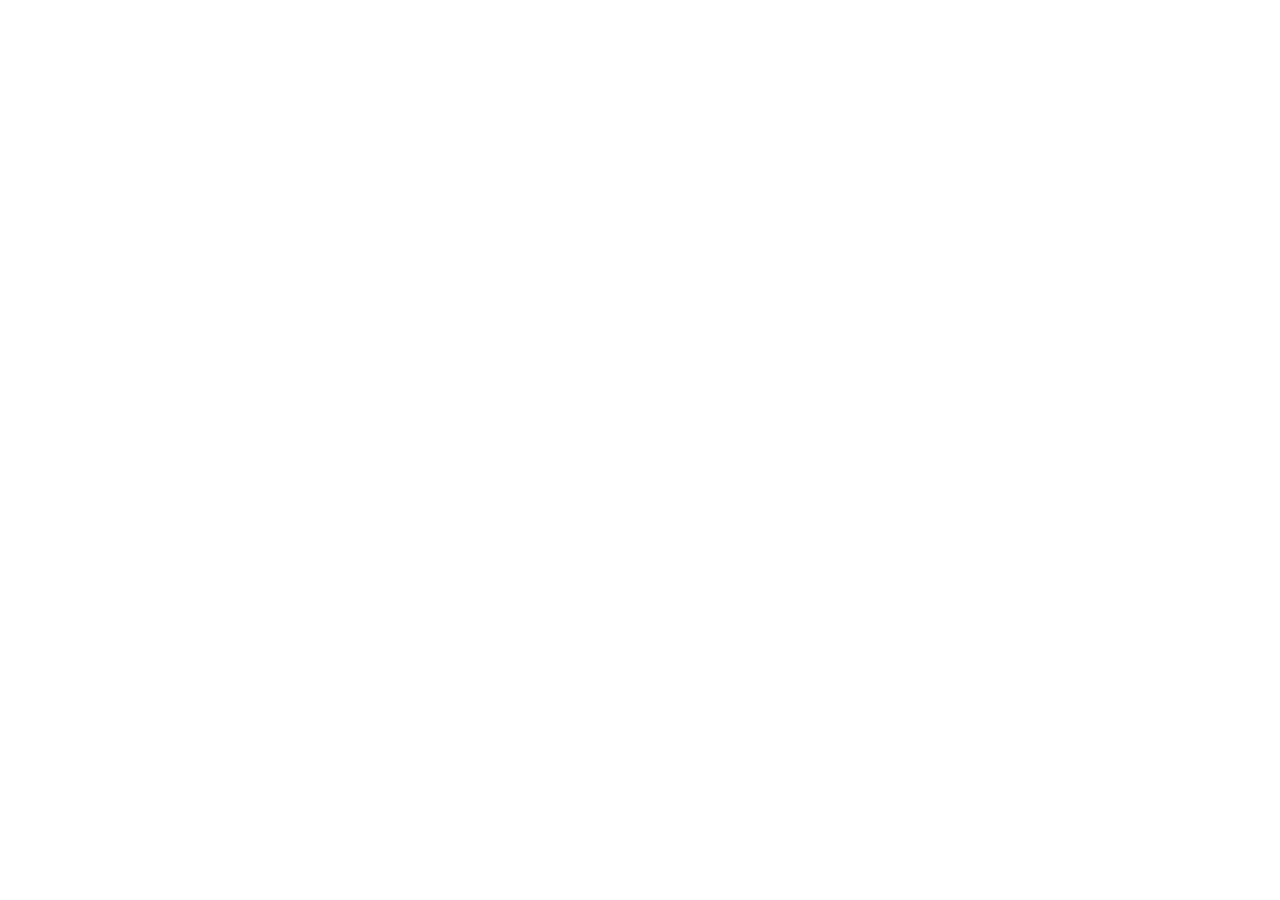
==== docs/index.html @ db2187e0 "Add p5.js paint app project files" ====
<!DOCTYPE html>
<html lang="en">
  <head>
    <script src="https://cdn.jsdelivr.net/npm/p5@1.11.11/lib/p5.js"></script>
    <script src="https://cdn.jsdelivr.net/npm/p5@1.11.11/lib/addons/p5.sound.min.js"></script>
    
    
    
    <link rel="stylesheet" type="text/css" href="style.css">
    <meta charset="utf-8" />

  </head>
  <body>
    <main>
    </main>
    <script src="sketch.js"></script>
  </body>
</html>
---- docs/style.css ----
html, body {
  margin: 0;
  padding: 0;
}
canvas {
  display: block;
}
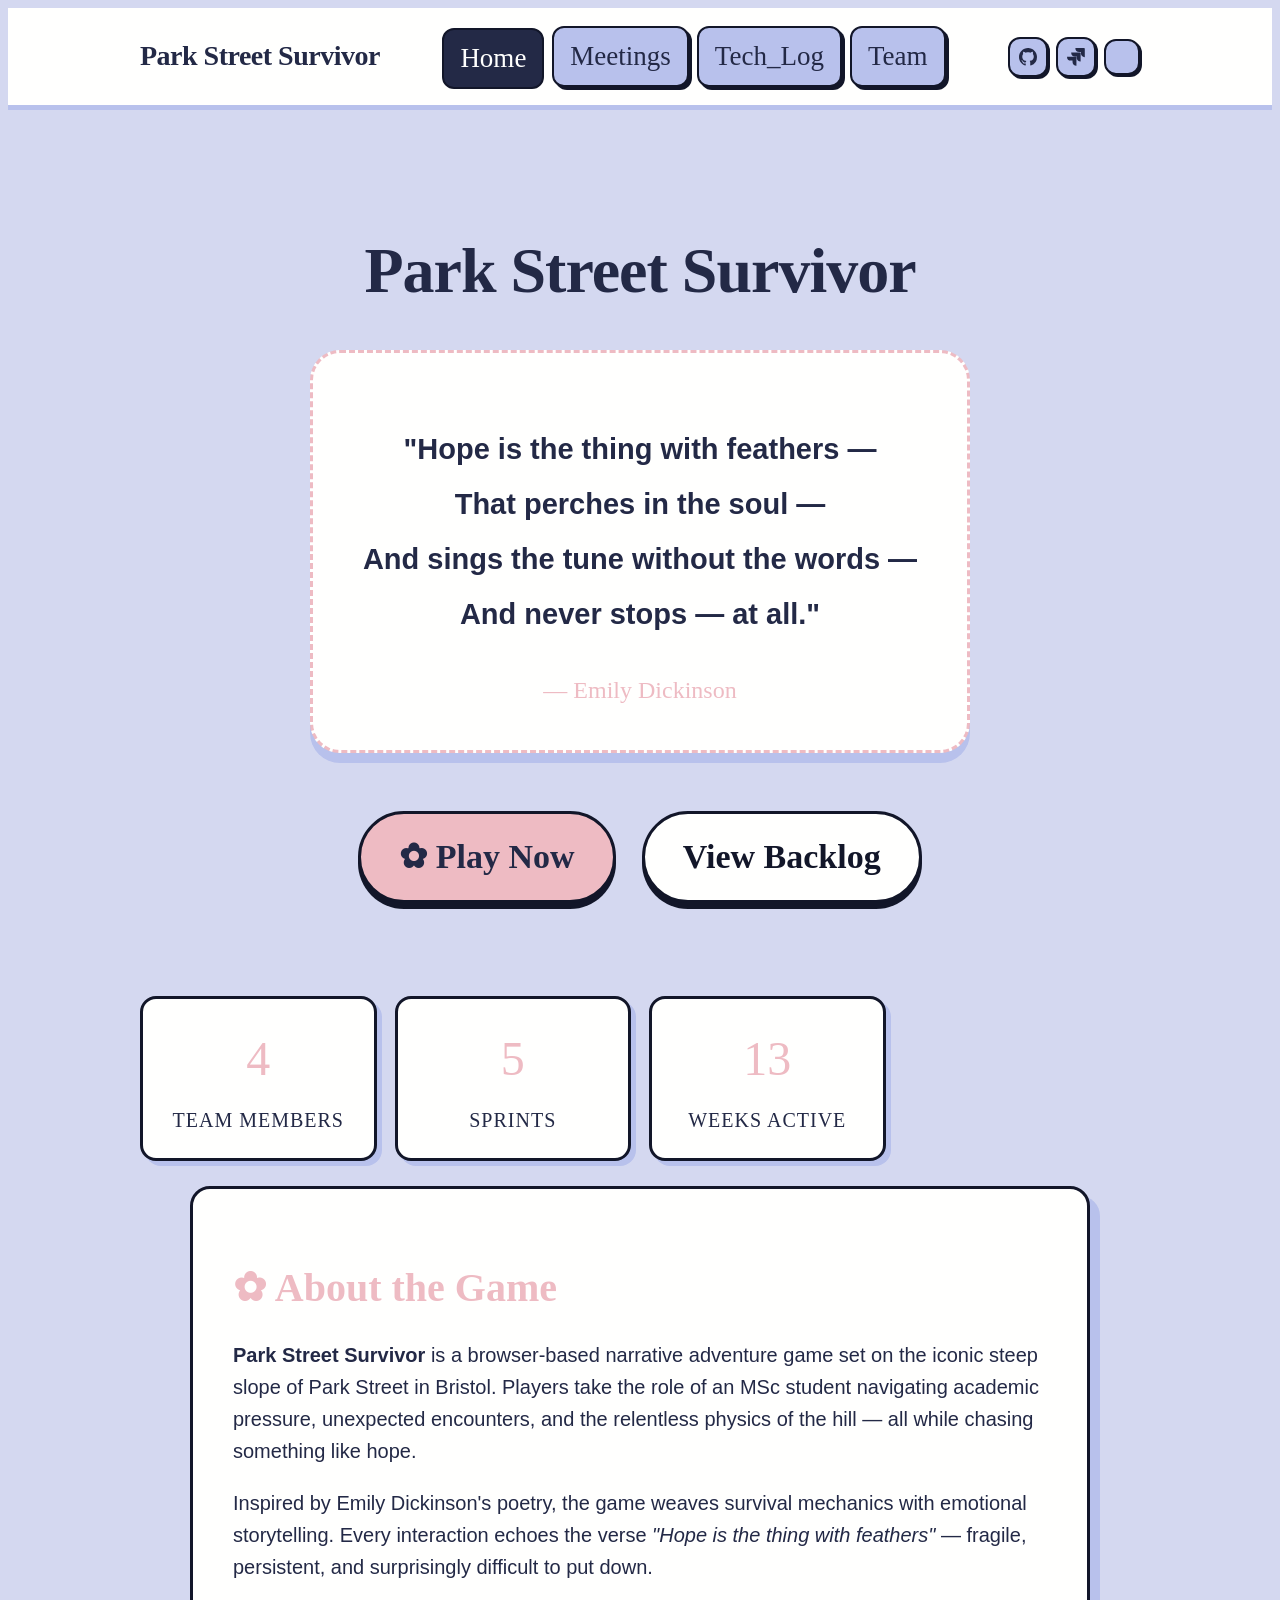
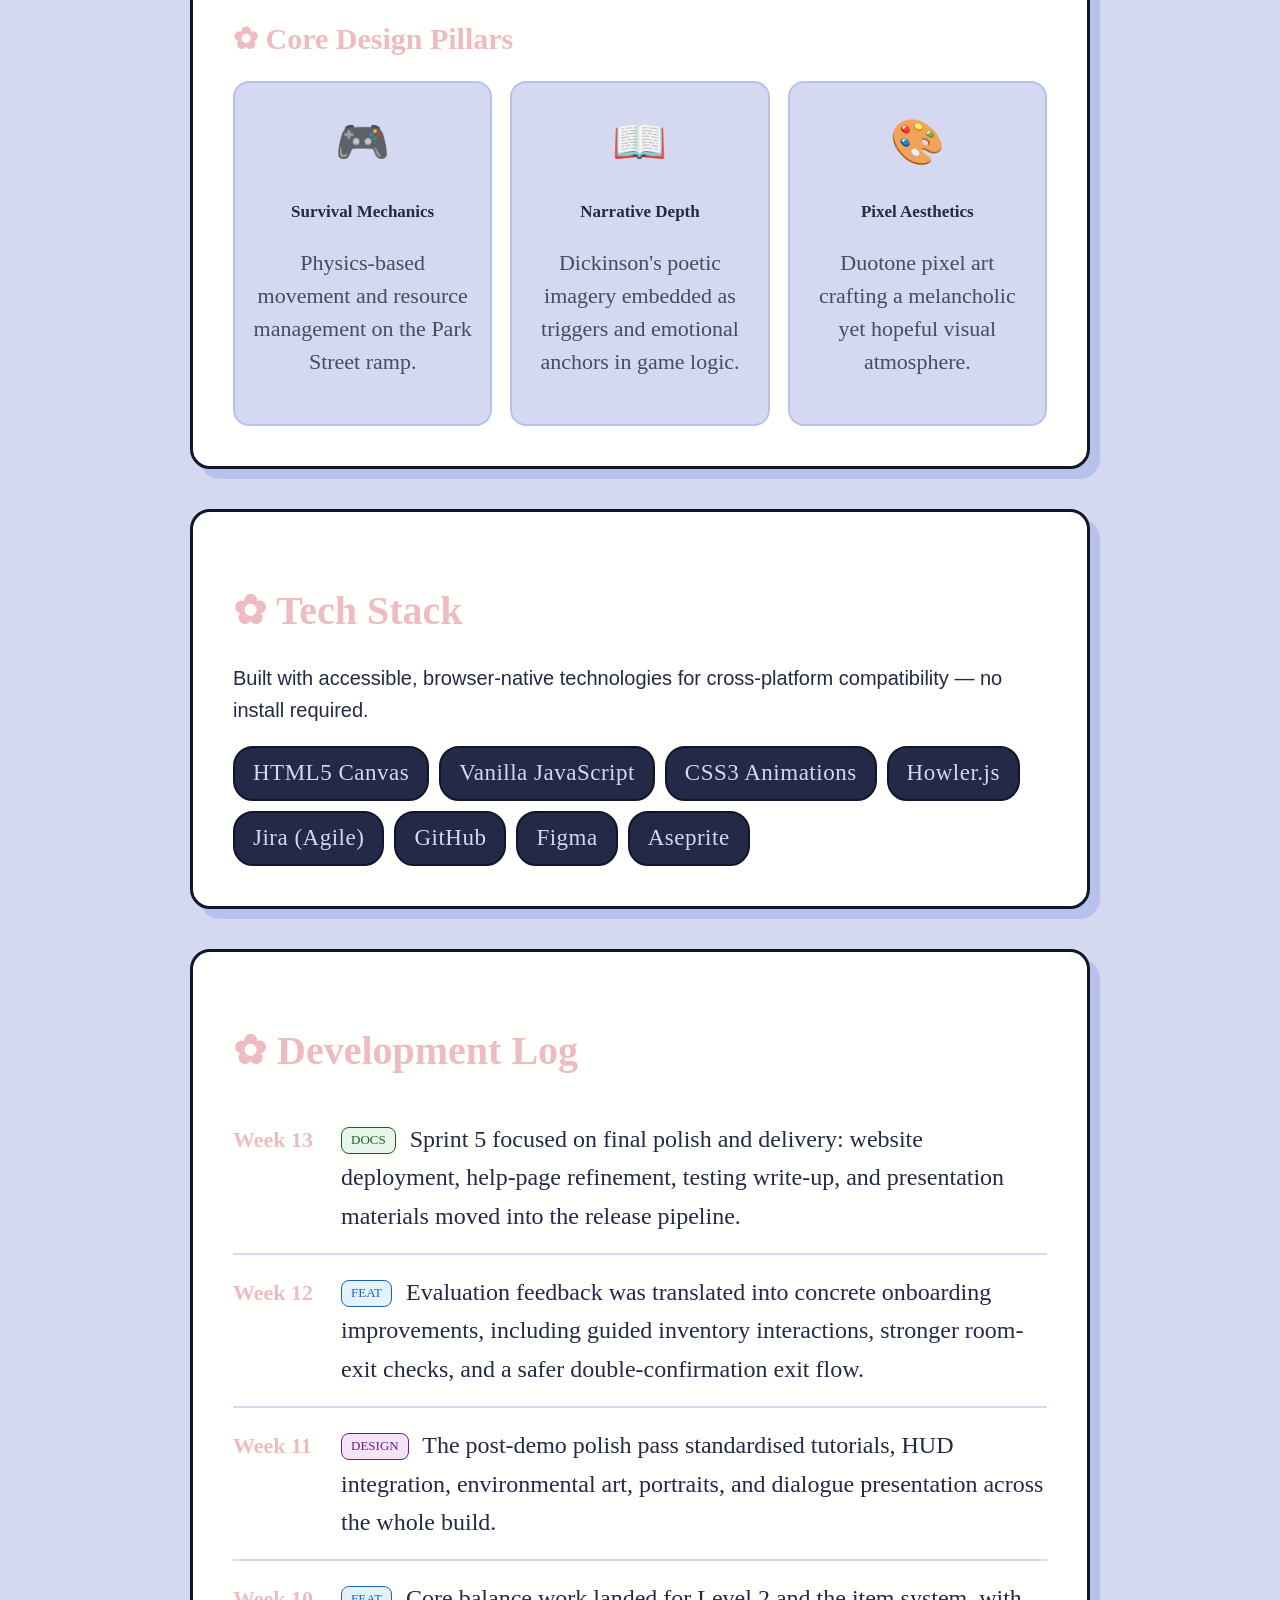
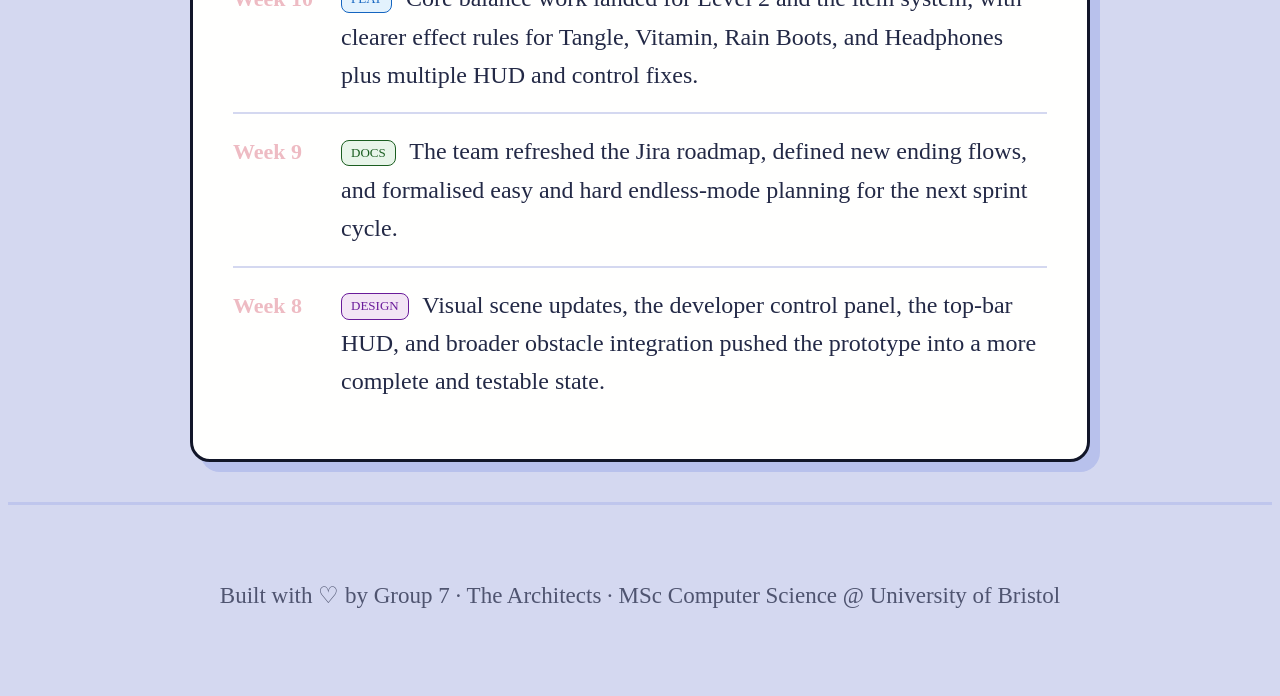
==== commit 6f45663c: "pss-256 updated the meeting record and some other detail into the project website" ====
--- a/docs/index.html
+++ b/docs/index.html
@@ -1,18 +1,187 @@
 <!DOCTYPE html>
 <html lang="en">
-  <head>
-    <script src="https://cdn.jsdelivr.net/npm/p5@1.11.11/lib/p5.js"></script>
-    <script src="https://cdn.jsdelivr.net/npm/p5@1.11.11/lib/addons/p5.sound.min.js"></script>
-    
-    
-    
-    <link rel="stylesheet" type="text/css" href="style.css">
-    <meta charset="utf-8" />
+<head>
+    <meta charset="UTF-8">
+    <meta name="viewport" content="width=device-width, initial-scale=1.0">
+    <title>Park Street Survivor | Home</title>
+    <link rel="stylesheet" href="style.css">
+    <script src="theme.js"></script>
+</head>
+<body>
 
-  </head>
-  <body>
-    <main>
-    </main>
-    <script src="sketch.js"></script>
-  </body>
+    <nav>
+        <div class="nav-container container">
+            <span class="logo">Park Street Survivor</span>
+            <div class="nav-links">
+                <a href="index.html"     class="nav-item active">Home</a>
+                <!-- <a href="labs.html"      class="nav-item">Labs</a> -->
+                <a href="meetings.html"  class="nav-item">Meetings</a>
+                <a href="technical.html" class="nav-item">Tech_Log</a>
+                <a href="team.html"      class="nav-item">Team</a>
+            </div>
+            <div class="nav-actions">
+                <a href="#" class="nav-icon-btn" target="_blank" title="GitHub Repository">
+                    <svg viewBox="0 0 24 24" fill="currentColor" width="18" height="18" aria-hidden="true"><path d="M12 0C5.37 0 0 5.37 0 12c0 5.31 3.435 9.795 8.205 11.385.6.105.825-.255.825-.57 0-.285-.015-1.23-.015-2.235-3.015.555-3.795-.735-4.035-1.41-.135-.345-.72-1.41-1.23-1.695-.42-.225-1.02-.78-.015-.795.945-.015 1.62.87 1.845 1.23 1.08 1.815 2.805 1.305 3.495.99.105-.78.42-1.305.765-1.605-2.67-.3-5.46-1.335-5.46-5.925 0-1.305.465-2.385 1.23-3.225-.12-.3-.54-1.53.12-3.18 0 0 1.005-.315 3.3 1.23.96-.27 1.98-.405 3-.405s2.04.135 3 .405c2.295-1.56 3.3-1.23 3.3-1.23.66 1.65.24 2.88.12 3.18.765.84 1.23 1.905 1.23 3.225 0 4.605-2.805 5.625-5.475 5.925.435.375.81 1.095.81 2.22 0 1.605-.015 2.895-.015 3.3 0 .315.225.69.825.57A12.02 12.02 0 0 0 24 12c0-6.63-5.37-12-12-12z"/></svg>
+                </a>
+                <a href="#" class="nav-icon-btn" target="_blank" title="Jira Board">
+                    <svg viewBox="0 0 24 24" fill="currentColor" width="18" height="18" aria-hidden="true"><path d="M11.571 11.513H0a5.218 5.218 0 0 0 5.232 5.215l2.13-.001V18.5c0 2.902 2.325 5.252 5.215 5.215V12.518c-.01-.564-.464-1.005-1.006-1.005zm5.57-5.558H5.571a5.218 5.218 0 0 0 5.232 5.215l2.13-.001v1.774c0 2.902 2.325 5.252 5.215 5.215V6.961c0-.558-.449-1.006-1.006-1.006zm5.572-5.955H11.143a5.218 5.218 0 0 0 5.232 5.215l2.13-.001v1.774c0 2.902 2.325 5.252 5.215 5.215V1.005A1.005 1.005 0 0 0 22.713 0z"/></svg>
+                </a>
+                <button class="theme-toggle" id="themeToggle" aria-label="Switch theme"></button>
+            </div>
+        </div>
+    </nav>
+
+    <!-- Hero -->
+    <header class="hero">
+        <div class="container">
+            <h1 class="main-title">Park Street Survivor</h1>
+            <div class="quote-box">
+                <p class="poetic-quote">
+                    "Hope is the thing with feathers —<br>
+                    That perches in the soul —<br>
+                    And sings the tune without the words —<br>
+                    And never stops — at all."
+                </p>
+                <span class="author-tag">— Emily Dickinson</span>
+            </div>
+            <div class="hero-btns">
+                <a href="YOUR_GAME_URL" class="btn-primary">✿ Play Now</a>
+                <a href="technical.html" class="btn-secondary">View Backlog</a>
+            </div>
+        </div>
+    </header>
+
+    <div class="container">
+
+        <!-- Stats Row -->
+        <div class="stats-row">
+            <div class="stat-card">
+                <span class="stat-number">4</span>
+                <span class="stat-label">Team Members</span>
+            </div>
+            <div class="stat-card">
+                <span class="stat-number">5</span>
+                <span class="stat-label">Sprints</span>
+            </div>
+            <!-- <div class="stat-card">
+                <span class="stat-number">6</span>
+                <span class="stat-label">Lab Sessions</span>
+            </div> -->
+            <div class="stat-card">
+                <span class="stat-number">13</span>
+                <span class="stat-label">Weeks Active</span>
+            </div>
+        </div>
+
+        <!-- About the Game -->
+        <div class="card">
+            <h2 class="section-title">✿ About the Game</h2>
+            <p>
+                <strong>Park Street Survivor</strong> is a browser-based narrative adventure game set on the
+                iconic steep slope of Park Street in Bristol. Players take the role of an MSc student
+                navigating academic pressure, unexpected encounters, and the relentless physics of
+                the hill — all while chasing something like hope.
+            </p>
+            <p style="margin-top: 14px;">
+                Inspired by Emily Dickinson's poetry, the game weaves survival mechanics with
+                emotional storytelling. Every interaction echoes the verse
+                <em>"Hope is the thing with feathers"</em> — fragile, persistent, and surprisingly
+                difficult to put down.
+            </p>
+
+            <!-- Design Pillars -->
+            <h3 style="font-family:'PixelBody'; font-size:1.5rem; color:var(--highlight); margin: 32px 0 18px;">
+                ✿ Core Design Pillars
+            </h3>
+            <div class="features-grid">
+                <div class="feature-card">
+                    <span class="feature-icon">🎮</span>
+                    <h4 class="feature-title">Survival Mechanics</h4>
+                    <p class="feature-desc">Physics-based movement and resource management on the Park Street ramp.</p>
+                </div>
+                <div class="feature-card">
+                    <span class="feature-icon">📖</span>
+                    <h4 class="feature-title">Narrative Depth</h4>
+                    <p class="feature-desc">Dickinson's poetic imagery embedded as triggers and emotional anchors in game logic.</p>
+                </div>
+                <div class="feature-card">
+                    <span class="feature-icon">🎨</span>
+                    <h4 class="feature-title">Pixel Aesthetics</h4>
+                    <p class="feature-desc">Duotone pixel art crafting a melancholic yet hopeful visual atmosphere.</p>
+                </div>
+            </div>
+        </div>
+
+        <!-- Tech Stack -->
+        <div class="card">
+            <h2 class="section-title">✿ Tech Stack</h2>
+            <p>Built with accessible, browser-native technologies for cross-platform compatibility — no install required.</p>
+            <div class="tech-stack">
+                <span class="tech-pill">HTML5 Canvas</span>
+                <span class="tech-pill">Vanilla JavaScript</span>
+                <span class="tech-pill">CSS3 Animations</span>
+                <span class="tech-pill">Howler.js</span>
+                <span class="tech-pill">Jira (Agile)</span>
+                <span class="tech-pill">GitHub</span>
+                <span class="tech-pill">Figma</span>
+                <span class="tech-pill">Aseprite</span>
+            </div>
+        </div>
+
+        <!-- Development Log -->
+        <div class="card">
+            <h2 class="section-title">✿ Development Log</h2>
+            <ul class="update-list">
+                <li class="update-item">
+                    <span class="update-date">Week 13</span>
+                    <span class="update-text">
+                        <span class="update-tag docs">DOCS</span>
+                        Sprint 5 focused on final polish and delivery: website deployment, help-page refinement, testing write-up, and presentation materials moved into the release pipeline.
+                    </span>
+                </li>
+                <li class="update-item">
+                    <span class="update-date">Week 12</span>
+                    <span class="update-text">
+                        <span class="update-tag feat">FEAT</span>
+                        Evaluation feedback was translated into concrete onboarding improvements, including guided inventory interactions, stronger room-exit checks, and a safer double-confirmation exit flow.
+                    </span>
+                </li>
+                <li class="update-item">
+                    <span class="update-date">Week 11</span>
+                    <span class="update-text">
+                        <span class="update-tag design">DESIGN</span>
+                        The post-demo polish pass standardised tutorials, HUD integration, environmental art, portraits, and dialogue presentation across the whole build.
+                    </span>
+                </li>
+                <li class="update-item">
+                    <span class="update-date">Week 10</span>
+                    <span class="update-text">
+                        <span class="update-tag feat">FEAT</span>
+                        Core balance work landed for Level 2 and the item system, with clearer effect rules for Tangle, Vitamin, Rain Boots, and Headphones plus multiple HUD and control fixes.
+                    </span>
+                </li>
+                <li class="update-item">
+                    <span class="update-date">Week 9</span>
+                    <span class="update-text">
+                        <span class="update-tag docs">DOCS</span>
+                        The team refreshed the Jira roadmap, defined new ending flows, and formalised easy and hard endless-mode planning for the next sprint cycle.
+                    </span>
+                </li>
+                <li class="update-item">
+                    <span class="update-date">Week 8</span>
+                    <span class="update-text">
+                        <span class="update-tag design">DESIGN</span>
+                        Visual scene updates, the developer control panel, the top-bar HUD, and broader obstacle integration pushed the prototype into a more complete and testable state.
+                    </span>
+                </li>
+            </ul>
+        </div>
+
+    </div><!-- /.container -->
+
+    <footer>
+        <p>Built with ♡ by Group 7 · The Architects · MSc Computer Science @ University of Bristol</p>
+    </footer>
+
+</body>
 </html>
--- a/docs/style.css
+++ b/docs/style.css
@@ -1,7 +1,1476 @@
-html, body {
-  margin: 0;
-  padding: 0;
-}
-canvas {
-  display: block;
-}
+/* ============================================================
+   PARK STREET SURVIVOR — Global Stylesheet
+   MSc Computer Science · Group 7 · University of Bristol
+   ============================================================ */
+
+/* 1. Font Injection */
+@font-face { font-family: 'PixelTitle'; src: url('assets/fonts/PressStart2P-Regular.ttf'); }
+@font-face { font-family: 'Terminal';   src: url('assets/fonts/VT323-Regular.ttf'); }
+@font-face { font-family: 'PixelBody';  src: url('assets/fonts/VT323-Regular.ttf'); }
+
+/* 2. Design Tokens */
+:root {
+    --bg:           #d4d8f0;
+    --headline:     #232946;
+    --card-bg:      #fffffe;
+    --main-accent:  #b8c1ec;
+    --highlight:    #eebbc3;
+    --stroke:       #121629;
+    --soft-radius:  20px;
+    --page-max-width: 900px;
+}
+
+html { font-size: 20px; }
+
+body {
+    background-color: var(--bg);
+    color: var(--headline);
+    font-family: 'PixelBody', sans-serif;
+    line-height: 1.6;
+    -webkit-font-smoothing: none;
+}
+
+.container {
+    max-width: 1000px;
+    margin: 0 auto;
+    padding: 0 30px;
+}
+
+/* ============================================================
+   NAVIGATION
+   ============================================================ */
+nav {
+    background: var(--card-bg);
+    border-bottom: 5px solid var(--main-accent);
+    padding: 18px 0;
+    position: sticky;
+    top: 0;
+    z-index: 999;
+}
+
+.nav-container {
+    display: flex;
+    justify-content: space-between;
+    align-items: center;
+    flex-wrap: wrap;
+    gap: 12px;
+}
+
+.logo {
+    font-family: 'PixelBody';
+    font-size: 1.4rem;
+    color: var(--headline);
+    font-weight: bold;
+    letter-spacing: -0.5px;
+}
+
+.nav-links {
+    display: flex;
+    gap: 8px;
+    flex-wrap: wrap;
+}
+
+.nav-item {
+    text-decoration: none;
+    padding: 7px 16px;
+    background: var(--main-accent);
+    color: var(--headline);
+    border-radius: 12px;
+    font-family: 'Terminal';
+    font-size: 1.35rem;
+    border: 2px solid var(--stroke);
+    box-shadow: 3px 3px 0px var(--stroke);
+    transition: all 0.15s cubic-bezier(0.175, 0.885, 0.32, 1.275);
+}
+
+.nav-item:hover {
+    background: var(--highlight);
+    transform: scale(1.05);
+}
+
+.nav-item.active {
+    background: var(--headline);
+    color: var(--card-bg);
+    box-shadow: none;
+    transform: translateY(2px);
+}
+
+/* ============================================================
+   PAGE HERO (non-index pages)
+   ============================================================ */
+.page-hero {
+    padding: 55px 0 10px;
+    text-align: center;
+}
+
+.page-title {
+    font-family: 'PixelBody';
+    font-size: 2.8rem;
+    color: var(--headline);
+    margin-bottom: 10px;
+}
+
+.page-subtitle {
+    font-family: 'Terminal';
+    font-size: 1.4rem;
+    color: var(--headline);
+    opacity: 0.65;
+    margin-bottom: 30px;
+}
+
+/* ============================================================
+   HOME HERO
+   ============================================================ */
+.hero {
+    padding: 80px 0 60px;
+    text-align: center;
+}
+
+.main-title {
+    font-family: 'PixelBody';
+    font-size: 3.2rem;
+    margin-bottom: 40px;
+    letter-spacing: -1px;
+    line-height: 1.2;
+}
+
+.quote-box {
+    background: var(--card-bg);
+    border: 3px dashed var(--highlight);
+    padding: 40px 50px;
+    border-radius: 30px;
+    display: inline-block;
+    box-shadow: 0 10px 0px var(--main-accent);
+    margin-bottom: 50px;
+}
+
+.poetic-quote {
+    font-size: 1.45rem;
+    font-weight: 600;
+    color: var(--headline);
+    line-height: 1.9;
+}
+
+.author-tag {
+    display: block;
+    margin-top: 16px;
+    font-family: 'Terminal';
+    font-size: 1.2rem;
+    color: var(--highlight);
+}
+
+.hero-btns {
+    display: flex;
+    gap: 10px;
+    justify-content: center;
+    flex-wrap: wrap;
+}
+
+/* ============================================================
+   BUTTONS
+   ============================================================ */
+.btn-primary,
+.btn-secondary {
+    display: inline-block;
+    padding: 16px 38px;
+    border-radius: 50px;
+    font-family: 'Terminal';
+    font-size: 1.7rem;
+    text-decoration: none;
+    font-weight: bold;
+    border: 3px solid var(--stroke);
+    transition: all 0.15s ease;
+    margin: 8px;
+}
+
+.btn-primary {
+    background: var(--highlight);
+    color: var(--headline);
+    box-shadow: 0 6px 0px var(--stroke);
+}
+
+.btn-secondary {
+    background: var(--card-bg);
+    color: var(--stroke);
+    box-shadow: 0 6px 0px var(--stroke);
+}
+
+.btn-primary:hover  { background: #f5a0ae; }
+.btn-secondary:hover { background: var(--bg); }
+
+.btn-primary:active,
+.btn-secondary:active {
+    transform: translateY(4px);
+    box-shadow: 0 2px 0px var(--stroke);
+}
+
+/* ============================================================
+   CARDS
+   ============================================================ */
+.card {
+    background: var(--card-bg);
+    border-radius: var(--soft-radius);
+    padding: 40px;
+    border: 3px solid var(--stroke);
+    box-shadow: 10px 10px 0px var(--main-accent);
+    margin-bottom: 40px;
+    width: 100%;
+    max-width: var(--page-max-width);
+    margin-left: auto;
+    margin-right: auto;
+    box-sizing: border-box;
+}
+
+.section-title {
+    font-family: 'PixelBody';
+    font-size: 2rem;
+    margin-bottom: 25px;
+    color: var(--highlight);
+    line-height: 1.3;
+}
+
+/* ============================================================
+   STATS ROW
+   ============================================================ */
+.stats-row {
+    display: grid;
+    grid-template-columns: repeat(4, 1fr);
+    gap: 18px;
+    margin: 25px 0;
+}
+
+.stat-card {
+    background: var(--card-bg);
+    border: 3px solid var(--stroke);
+    border-radius: 16px;
+    padding: 22px 12px;
+    text-align: center;
+    box-shadow: 5px 5px 0px var(--main-accent);
+}
+
+.stat-number {
+    font-family: 'PixelBody';
+    font-size: 2.4rem;
+    color: var(--highlight);
+    display: block;
+    margin-bottom: 6px;
+}
+
+.stat-label {
+    font-family: 'Terminal';
+    font-size: 1rem;
+    color: var(--headline);
+    text-transform: uppercase;
+    letter-spacing: 1px;
+}
+
+/* ============================================================
+   FEATURE / PILLAR CARDS (3-col grid)
+   ============================================================ */
+.features-grid {
+    display: grid;
+    grid-template-columns: repeat(3, 1fr);
+    gap: 18px;
+}
+
+.feature-card {
+    background: var(--bg);
+    border-radius: 16px;
+    padding: 24px 18px;
+    border: 2px solid var(--main-accent);
+    text-align: center;
+    transition: transform 0.2s ease;
+}
+
+.feature-card:hover {
+    transform: translateY(-3px);
+    border-color: var(--highlight);
+}
+
+.feature-icon {
+    font-size: 2.2rem;
+    display: block;
+    margin-bottom: 12px;
+}
+
+.feature-title {
+    font-family: 'PixelBody';
+    font-size: 0.85rem;
+    color: var(--headline);
+    margin-bottom: 10px;
+    line-height: 1.4;
+}
+
+.feature-desc {
+    font-family: 'Terminal';
+    font-size: 1.1rem;
+    color: var(--headline);
+    opacity: 0.8;
+    line-height: 1.5;
+}
+
+/* ============================================================
+   TECH STACK PILLS
+   ============================================================ */
+.tech-stack {
+    display: flex;
+    flex-wrap: wrap;
+    gap: 10px;
+    margin-top: 18px;
+}
+
+.tech-pill {
+    background: var(--headline);
+    color: var(--bg);
+    border-radius: 20px;
+    padding: 7px 18px;
+    font-family: 'Terminal';
+    font-size: 1.15rem;
+    border: 2px solid var(--stroke);
+    letter-spacing: 0.5px;
+}
+
+/* ============================================================
+   DEVELOPMENT LOG (update list)
+   ============================================================ */
+.update-list {
+    list-style: none;
+    padding: 0;
+    margin: 0;
+}
+
+.update-item {
+    display: flex;
+    gap: 18px;
+    padding: 18px 0;
+    border-bottom: 2px solid var(--bg);
+    align-items: flex-start;
+}
+
+.update-item:last-child {
+    border-bottom: none;
+}
+
+.update-date {
+    font-family: 'Terminal';
+    font-size: 1.1rem;
+    color: var(--highlight);
+    white-space: nowrap;
+    min-width: 90px;
+    font-weight: bold;
+    padding-top: 2px;
+}
+
+.update-text {
+    font-family: 'Terminal';
+    font-size: 1.2rem;
+    line-height: 1.6;
+}
+
+.update-tag {
+    display: inline-block;
+    padding: 2px 9px;
+    border-radius: 8px;
+    font-family: 'PixelBody';
+    font-size: 0.65rem;
+    margin-right: 8px;
+    border: 1px solid;
+    vertical-align: middle;
+    position: relative;
+    top: -1px;
+}
+
+.update-tag.feat   { background: #e3f2fd; color: #1565c0; border-color: #1565c0; }
+.update-tag.fix    { background: #fce4ec; color: #b71c1c; border-color: #b71c1c; }
+.update-tag.design { background: #f3e5f5; color: #6a1b9a; border-color: #6a1b9a; }
+.update-tag.docs   { background: #e8f5e9; color: #1b5e20; border-color: #1b5e20; }
+
+/* ============================================================
+   STATUS TAGS (shared)
+   ============================================================ */
+.tag-done {
+    background: #c8e6c9;
+    color: #2e7d32;
+    padding: 4px 14px;
+    border-radius: 50px;
+    font-size: 0.85rem;
+    font-family: 'PixelBody';
+    font-weight: bold;
+    border: 2px solid #2e7d32;
+    white-space: nowrap;
+}
+
+.tag-progress {
+    background: #fff9c4;
+    color: #f57f17;
+    padding: 4px 14px;
+    border-radius: 50px;
+    font-size: 0.85rem;
+    font-family: 'PixelBody';
+    font-weight: bold;
+    border: 2px solid #f57f17;
+    white-space: nowrap;
+}
+
+.tag-upcoming {
+    background: var(--bg);
+    color: var(--headline);
+    padding: 4px 14px;
+    border-radius: 50px;
+    font-size: 0.85rem;
+    font-family: 'PixelBody';
+    font-weight: bold;
+    border: 2px solid var(--stroke);
+    white-space: nowrap;
+}
+
+/* ============================================================
+   TABLES
+   ============================================================ */
+.table-wrapper {
+    margin-top: 25px;
+    border: 4px solid var(--stroke);
+    border-radius: 20px;
+    overflow: hidden;
+    background: var(--card-bg);
+    box-shadow: 0 8px 0px var(--main-accent);
+}
+
+table {
+    width: 100%;
+    border-collapse: collapse;
+    font-family: 'Terminal';
+    font-size: 1.4rem;
+}
+
+th {
+    background-color: var(--main-accent);
+    color: var(--headline);
+    padding: 18px 14px;
+    text-align: left;
+    border-bottom: 4px solid var(--stroke);
+    text-transform: uppercase;
+    letter-spacing: 1px;
+}
+
+td {
+    padding: 16px 14px;
+    border-bottom: 2px solid var(--bg);
+    color: var(--headline);
+}
+
+tbody tr:nth-child(even) {
+    background-color: rgba(184, 193, 236, 0.12);
+}
+
+tbody tr:hover {
+    background-color: rgba(238, 187, 195, 0.25);
+    transition: 0.15s;
+}
+
+/* ============================================================
+   IMAGE FRAME / PLACEHOLDER
+   ============================================================ */
+.pixel-img-frame {
+    border: 4px solid var(--stroke);
+    border-radius: 16px;
+    overflow: hidden;
+    box-shadow: 8px 8px 0px var(--main-accent);
+    background: var(--bg);
+    min-height: 220px;
+    display: flex;
+    align-items: center;
+    justify-content: center;
+    margin: 20px 0;
+}
+
+.pixel-img-placeholder {
+    font-family: 'Terminal';
+    font-size: 1.3rem;
+    color: var(--headline);
+    text-align: center;
+    padding: 40px;
+    opacity: 0.5;
+    line-height: 1.8;
+}
+
+.group-photo {
+    display: block;
+    width: 100%;
+    height: auto;
+}
+
+.caption {
+    font-family: 'Terminal';
+    font-size: 1.1rem;
+    color: var(--headline);
+    opacity: 0.55;
+    text-align: center;
+    margin-top: 8px;
+}
+
+/* ============================================================
+   LABS PAGE
+   ============================================================ */
+.labs-grid {
+    display: grid;
+    grid-template-columns: repeat(auto-fill, minmax(420px, 1fr));
+    gap: 25px;
+    max-width: var(--page-max-width);
+    margin: 0 auto;
+}
+
+.lab-card {
+    background: var(--card-bg);
+    border: 3px solid var(--stroke);
+    border-radius: 18px;
+    padding: 28px 30px;
+    box-shadow: 6px 6px 0px var(--main-accent);
+    transition: transform 0.22s cubic-bezier(0.175, 0.885, 0.32, 1.275);
+}
+
+.lab-card:hover {
+    transform: translateY(-5px);
+    box-shadow: 6px 12px 0px var(--highlight);
+}
+
+.lab-header {
+    display: flex;
+    justify-content: space-between;
+    align-items: center;
+    margin-bottom: 14px;
+}
+
+.lab-number {
+    font-family: 'PixelBody';
+    font-size: 0.72rem;
+    color: var(--main-accent);
+    text-transform: uppercase;
+    letter-spacing: 2px;
+    border: 2px solid var(--main-accent);
+    padding: 4px 10px;
+    border-radius: 8px;
+}
+
+.lab-title {
+    font-family: 'PixelBody';
+    font-size: 1.2rem;
+    color: var(--headline);
+    margin-bottom: 7px;
+    line-height: 1.4;
+}
+
+.lab-date {
+    font-family: 'Terminal';
+    font-size: 1.1rem;
+    color: var(--headline);
+    opacity: 0.55;
+    margin-bottom: 14px;
+}
+
+.lab-desc {
+    font-family: 'Terminal';
+    font-size: 1.15rem;
+    line-height: 1.6;
+    color: var(--headline);
+    margin-bottom: 18px;
+}
+
+.deliverables-box {
+    background: var(--bg);
+    border-radius: 12px;
+    padding: 14px 18px;
+}
+
+.deliverables-box h4 {
+    font-family: 'Terminal';
+    font-size: 1rem;
+    color: var(--headline);
+    text-transform: uppercase;
+    letter-spacing: 1px;
+    margin-bottom: 8px;
+    padding-left: 10px;
+    border-left: 3px solid var(--highlight);
+}
+
+.deliverables-box ul {
+    margin: 0;
+    padding-left: 20px;
+    font-family: 'Terminal';
+    font-size: 1.1rem;
+    line-height: 1.8;
+}
+
+/* ============================================================
+   MEETING NOTES — TIMELINE
+   ============================================================ */
+.meetings-container {
+    max-width: 880px;
+    margin: 0 auto;
+    padding: 0 30px 60px;
+}
+
+.timeline {
+    position: relative;
+    padding-left: 62px;
+    margin-top: 10px;
+}
+
+.timeline::before {
+    content: '';
+    position: absolute;
+    left: 19px;
+    top: 16px;
+    bottom: 20px;
+    width: 4px;
+    background: linear-gradient(to bottom, var(--highlight), var(--main-accent), var(--bg));
+    border-radius: 4px;
+}
+
+.timeline-item {
+    position: relative;
+    margin-bottom: 48px;
+}
+
+.timeline-dot {
+    position: absolute;
+    left: -52px;
+    top: 16px;
+    width: 24px;
+    height: 24px;
+    background: var(--highlight);
+    border: 3px solid var(--stroke);
+    border-radius: 50%;
+    box-shadow: 2px 2px 0px var(--stroke);
+}
+
+.timeline-dot.upcoming {
+    background: var(--bg);
+    border-style: dashed;
+}
+
+.timeline-dot.current {
+    background: var(--headline);
+    animation: pulse 2s infinite;
+}
+
+@keyframes pulse {
+    0%   { box-shadow: 0 0 0 0   rgba(35, 41, 70, 0.45); }
+    70%  { box-shadow: 0 0 0 10px rgba(35, 41, 70, 0);   }
+    100% { box-shadow: 0 0 0 0   rgba(35, 41, 70, 0);    }
+}
+
+.timeline-label {
+    font-family: 'Terminal';
+    font-size: 1.05rem;
+    color: var(--headline);
+    opacity: 0.65;
+    font-weight: bold;
+    margin-bottom: 10px;
+    text-transform: uppercase;
+    letter-spacing: 1px;
+}
+
+.timeline-card {
+    background: var(--card-bg);
+    border: 3px solid var(--stroke);
+    border-radius: 18px;
+    padding: 28px 30px;
+    box-shadow: 8px 8px 0px var(--main-accent);
+}
+
+.timeline-card.upcoming-card {
+    opacity: 0.55;
+    border-style: dashed;
+    box-shadow: none;
+}
+
+.timeline-card h3 {
+    font-family: 'PixelBody';
+    font-size: 1.35rem;
+    color: var(--headline);
+    margin-bottom: 14px;
+    line-height: 1.4;
+}
+
+.attendees-row {
+    display: flex;
+    flex-wrap: wrap;
+    gap: 8px;
+    margin: 10px 0 18px;
+}
+
+.attendee-chip {
+    background: var(--main-accent);
+    border: 2px solid var(--stroke);
+    border-radius: 20px;
+    padding: 3px 14px;
+    font-family: 'Terminal';
+    font-size: 1.1rem;
+    color: var(--headline);
+}
+
+.meeting-body {
+    display: grid;
+    grid-template-columns: 1fr 1fr;
+    gap: 16px;
+    margin-top: 16px;
+}
+
+.meeting-section {
+    background: var(--bg);
+    border-radius: 12px;
+    padding: 16px 18px;
+}
+
+.meeting-section.full-width {
+    grid-column: 1 / -1;
+}
+
+.meeting-section h4 {
+    font-family: 'Terminal';
+    font-size: 1.05rem;
+    color: var(--headline);
+    text-transform: uppercase;
+    letter-spacing: 1px;
+    margin-bottom: 10px;
+    padding-left: 10px;
+    border-left: 3px solid var(--highlight);
+}
+
+.meeting-section ul {
+    margin: 0;
+    padding-left: 18px;
+    font-family: 'Terminal';
+    font-size: 1.1rem;
+    line-height: 1.9;
+}
+
+/* Action items */
+.action-list {
+    list-style: none;
+    padding: 0;
+    margin: 0;
+}
+
+.action-list li {
+    display: flex;
+    align-items: flex-start;
+    gap: 10px;
+    padding: 5px 0;
+    font-family: 'Terminal';
+    font-size: 1.1rem;
+    line-height: 1.6;
+}
+
+.action-list li::before {
+    content: '□';
+    color: var(--stroke);
+    font-size: 1.2rem;
+    flex-shrink: 0;
+    margin-top: 1px;
+}
+
+.action-list li.done::before {
+    content: '■';
+    color: var(--main-accent);
+}
+
+.assignee-tag {
+    background: var(--headline);
+    color: var(--card-bg);
+    border-radius: 8px;
+    padding: 1px 8px;
+    font-family: 'PixelBody';
+    font-size: 0.62rem;
+    white-space: nowrap;
+    flex-shrink: 0;
+    align-self: center;
+}
+
+/* ============================================================
+   TEAM PAGE
+   ============================================================ */
+.team-list {
+    display: flex;
+    flex-direction: column;
+    gap: 25px;
+    width: 100%;
+}
+
+.member-card {
+    transition: transform 0.25s cubic-bezier(0.175, 0.885, 0.32, 1.275);
+}
+
+.member-card:hover {
+    transform: scale(1.015);
+    box-shadow: 12px 12px 0px var(--highlight);
+}
+
+.member-header {
+    display: flex;
+    align-items: center;
+    gap: 28px;
+    margin-bottom: 18px;
+}
+
+.avatar {
+    width: 90px;
+    height: 90px;
+    border-radius: 50%;
+    border: 4px solid var(--stroke);
+    box-shadow: 4px 4px 0px var(--stroke);
+    flex-shrink: 0;
+}
+
+.member-name {
+    font-family: 'PixelBody';
+    font-size: 2rem;
+    color: var(--headline);
+    margin-bottom: 5px;
+}
+
+.member-role {
+    font-family: 'Terminal';
+    color: var(--highlight);
+    font-size: 1.35rem;
+    font-weight: bold;
+    text-transform: uppercase;
+    letter-spacing: 0.5px;
+}
+
+.member-desc {
+    font-family: 'Terminal';
+    font-size: 1.15rem;
+    line-height: 1.75;
+    color: var(--headline);
+}
+
+/* ============================================================
+   FOOTER
+   ============================================================ */
+footer {
+    text-align: center;
+    padding: 50px 30px;
+    font-family: 'Terminal';
+    font-size: 1.15rem;
+    opacity: 0.75;
+    border-top: 3px solid var(--main-accent);
+    margin-top: 20px;
+}
+
+/* ============================================================
+   NAV ACTIONS (GitHub · Jira · Theme Toggle)
+   ============================================================ */
+.nav-actions {
+    display: flex;
+    align-items: center;
+    gap: 8px;
+    flex-shrink: 0;
+}
+
+.nav-icon-btn {
+    display: flex;
+    align-items: center;
+    justify-content: center;
+    width: 36px;
+    height: 36px;
+    border-radius: 12px;
+    background: var(--main-accent);
+    border: 2px solid var(--stroke);
+    box-shadow: 2px 2px 0px var(--stroke);
+    color: var(--headline);
+    text-decoration: none;
+    transition: all 0.15s cubic-bezier(0.175, 0.885, 0.32, 1.275);
+    flex-shrink: 0;
+}
+
+.nav-icon-btn:hover {
+    background: var(--highlight);
+    transform: scale(1.1);
+}
+
+.nav-icon-btn svg { display: block; fill: currentColor; }
+
+.theme-toggle {
+    display: flex;
+    align-items: center;
+    justify-content: center;
+    width: 36px;
+    height: 36px;
+    border-radius: 12px;
+    background: var(--main-accent);
+    border: 2px solid var(--stroke);
+    box-shadow: 2px 2px 0px var(--stroke);
+    color: var(--headline);
+    cursor: pointer;
+    transition: all 0.15s cubic-bezier(0.175, 0.885, 0.32, 1.275);
+    flex-shrink: 0;
+    padding: 0;
+}
+
+.theme-toggle:hover {
+    background: var(--highlight);
+    transform: scale(1.1) rotate(20deg);
+}
+
+.theme-toggle svg { display: block; }
+
+/* ============================================================
+   LABS ACCORDION TIMELINE
+   ============================================================ */
+.labs-timeline-container {
+    max-width: 860px;
+    margin: 0 auto;
+    padding: 0 30px 60px;
+}
+
+.labs-timeline {
+    position: relative;
+    padding-left: 58px;
+}
+
+.labs-timeline::before {
+    content: '';
+    position: absolute;
+    left: 17px;
+    top: 18px;
+    bottom: 20px;
+    width: 4px;
+    background: linear-gradient(to bottom, var(--highlight), var(--main-accent), var(--bg));
+    border-radius: 4px;
+}
+
+.lab-item {
+    position: relative;
+    margin-bottom: 16px;
+}
+
+.lab-dot {
+    position: absolute;
+    left: -50px;
+    top: 19px;
+    width: 22px;
+    height: 22px;
+    border-radius: 50%;
+    background: var(--bg);
+    border: 3px solid var(--stroke);
+    box-shadow: 2px 2px 0px var(--stroke);
+    z-index: 1;
+    transition: background 0.2s;
+}
+
+.lab-item.completed .lab-dot { background: var(--highlight); }
+.lab-item.in-progress .lab-dot { background: var(--headline); animation: pulse 2s infinite; }
+.lab-item.open .lab-dot { background: var(--highlight); }
+
+.lab-summary-bar {
+    background: var(--card-bg);
+    border: 3px solid var(--stroke);
+    border-radius: 16px;
+    padding: 16px 22px;
+    cursor: pointer;
+    display: flex;
+    align-items: center;
+    gap: 14px;
+    box-shadow: 5px 5px 0px var(--main-accent);
+    transition: all 0.2s cubic-bezier(0.175, 0.885, 0.32, 1.275);
+    user-select: none;
+}
+
+.lab-summary-bar:hover {
+    transform: translateX(4px);
+    box-shadow: 5px 5px 0px var(--highlight);
+}
+
+.lab-item.open > .lab-summary-bar {
+    border-radius: 16px 16px 0 0;
+    border-bottom-color: var(--bg);
+    box-shadow: none;
+    transform: none;
+}
+
+.lab-week-badge {
+    font-family: 'PixelBody';
+    font-size: 0.65rem;
+    color: var(--card-bg);
+    background: var(--headline);
+    padding: 5px 10px;
+    border-radius: 8px;
+    white-space: nowrap;
+    flex-shrink: 0;
+}
+
+.lab-summary-info { flex: 1; min-width: 0; }
+
+.lab-summary-title {
+    font-family: 'PixelBody';
+    font-size: 1rem;
+    color: var(--headline);
+    line-height: 1.4;
+    margin-bottom: 3px;
+}
+
+.lab-summary-excerpt {
+    font-family: 'Terminal';
+    font-size: 1.05rem;
+    color: var(--headline);
+    opacity: 0.52;
+    overflow: hidden;
+    text-overflow: ellipsis;
+    white-space: nowrap;
+}
+
+.lab-right { display: flex; align-items: center; gap: 10px; flex-shrink: 0; }
+
+.lab-expand-icon {
+    font-family: 'PixelBody';
+    font-size: 1.3rem;
+    color: var(--highlight);
+    line-height: 1;
+    display: inline-block;
+    transition: transform 0.3s cubic-bezier(0.175, 0.885, 0.32, 1.275);
+    width: 20px;
+    text-align: center;
+}
+
+.lab-item.open .lab-expand-icon { transform: rotate(45deg); }
+
+.lab-article {
+    max-height: 0;
+    overflow: hidden;
+    transition: max-height 0.45s cubic-bezier(0.4, 0, 0.2, 1);
+    background: var(--card-bg);
+    border: 3px solid var(--stroke);
+    border-top: none;
+    border-radius: 0 0 16px 16px;
+    box-shadow: 5px 8px 0px var(--main-accent);
+}
+
+.lab-item.open .lab-article { max-height: 1000px; }
+
+.lab-article-inner { padding: 10px 28px 30px; }
+
+.article-meta {
+    font-family: 'Terminal';
+    font-size: 1rem;
+    color: var(--headline);
+    opacity: 0.45;
+    margin-bottom: 14px;
+    letter-spacing: 0.5px;
+    text-transform: uppercase;
+}
+
+.article-divider {
+    border: none;
+    border-top: 2px dashed var(--main-accent);
+    margin: 16px 0;
+}
+
+.article-body {
+    font-family: 'Terminal';
+    font-size: 1.2rem;
+    line-height: 1.85;
+    color: var(--headline);
+    margin-bottom: 16px;
+}
+
+.article-pullquote {
+    border-left: 4px solid var(--highlight);
+    padding: 8px 18px;
+    margin: 18px 0;
+    font-family: 'Terminal';
+    font-size: 1.2rem;
+    color: var(--headline);
+    opacity: 0.75;
+    font-style: italic;
+}
+
+/* ============================================================
+   SPRINT CALENDAR (GANTT v2)
+   ============================================================ */
+.gantt-v2 {
+    margin-top: 24px;
+    border: 2px solid var(--stroke);
+    border-radius: 14px;
+    overflow: hidden;
+}
+
+.gantt-v2-head {
+    display: grid;
+    grid-template-columns: 175px repeat(5, 1fr);
+    background: var(--headline);
+}
+
+.gantt-epic-hdr {
+    padding: 14px 18px 16px;
+    font-family: 'Terminal';
+    font-size: 0.85rem;
+    color: var(--card-bg);
+    opacity: 0.45;
+    text-transform: uppercase;
+    letter-spacing: 1px;
+    display: flex;
+    align-items: flex-end;
+}
+
+.gantt-sprint-hdr {
+    padding: 14px 18px 16px;
+    border-left: 1px solid rgba(255,255,255,0.12);
+}
+
+.gantt-sprint-num {
+    font-family: 'PixelBody';
+    font-size: 0.62rem;
+    color: var(--highlight);
+    text-transform: uppercase;
+    letter-spacing: 1.5px;
+    display: block;
+    margin-bottom: 5px;
+}
+
+.gantt-sprint-name {
+    font-family: 'Terminal';
+    font-size: 1.15rem;
+    color: var(--card-bg);
+    display: block;
+}
+
+.gantt-sprint-dates {
+    font-family: 'Terminal';
+    font-size: 0.85rem;
+    color: var(--card-bg);
+    opacity: 0.45;
+    display: block;
+    margin-top: 3px;
+}
+
+.gantt-v2-row {
+    display: grid;
+    grid-template-columns: 175px repeat(5, 1fr);
+    border-top: 1px solid var(--bg);
+}
+
+.gantt-v2-row:nth-child(odd)  { background: var(--card-bg); }
+.gantt-v2-row:nth-child(even) { background: rgba(184,193,236,0.09); }
+
+.gantt-epic-label {
+    padding: 12px 18px;
+    font-family: 'Terminal';
+    font-size: 1.05rem;
+    color: var(--headline);
+    display: flex;
+    align-items: center;
+    border-right: 2px solid var(--bg);
+}
+
+.gantt-cell {
+    padding: 10px 16px;
+    display: flex;
+    align-items: center;
+    border-left: 1px solid var(--bg);
+}
+
+.gz {
+    display: block;
+    height: 22px;
+    border-radius: 5px;
+    width: 100%;
+}
+
+.gz-active { background: var(--highlight); }
+.gz-review { background: var(--main-accent); opacity: 0.75; }
+.gz-split  { background: linear-gradient(to right, var(--highlight) 55%, var(--main-accent) 55%); }
+
+.gantt-legend {
+    display: flex;
+    gap: 24px;
+    align-items: center;
+    margin-top: 16px;
+    flex-wrap: wrap;
+}
+
+.legend-item {
+    display: flex;
+    align-items: center;
+    gap: 8px;
+    font-family: 'Terminal';
+    font-size: 0.95rem;
+    color: var(--headline);
+    opacity: 0.7;
+}
+
+.legend-swatch {
+    width: 28px;
+    height: 14px;
+    border-radius: 4px;
+    flex-shrink: 0;
+    display: inline-block;
+}
+
+.legend-swatch.gz-active { background: var(--highlight); }
+.legend-swatch.gz-review { background: var(--main-accent); opacity: 0.75; }
+.legend-swatch.gz-split  { background: linear-gradient(to right, var(--highlight) 55%, var(--main-accent) 55%); }
+
+/* ============================================================
+   FILTERABLE BACKLOG
+   ============================================================ */
+.filters-panel {
+    background: var(--bg);
+    border-radius: 14px;
+    padding: 16px 20px;
+    margin-bottom: 18px;
+    border: 2px solid var(--main-accent);
+    display: flex;
+    flex-direction: column;
+    gap: 10px;
+}
+
+.filter-row {
+    display: grid;
+    grid-template-columns: 72px 1fr;
+    align-items: start;
+    gap: 8px;
+}
+
+.filter-row-chips {
+    display: flex;
+    flex-wrap: wrap;
+    gap: 8px;
+}
+
+.filter-row-label {
+    font-family: 'Terminal';
+    font-size: 1rem;
+    color: var(--headline);
+    opacity: 0.55;
+    text-transform: uppercase;
+    letter-spacing: 0.5px;
+    padding-top: 5px;
+}
+
+.filter-chip {
+    padding: 4px 12px;
+    border-radius: 20px;
+    font-family: 'Terminal';
+    font-size: 1.05rem;
+    border: 2px solid var(--stroke);
+    background: var(--card-bg);
+    color: var(--headline);
+    cursor: pointer;
+    transition: all 0.12s;
+    box-shadow: 2px 2px 0px var(--stroke);
+}
+
+.filter-chip:hover { background: var(--bg); }
+.filter-chip.active { background: var(--headline); color: var(--card-bg); box-shadow: none; transform: translateY(1px); }
+
+.backlog-count {
+    font-family: 'Terminal';
+    font-size: 1.1rem;
+    color: var(--headline);
+    opacity: 0.5;
+    text-align: right;
+    margin-bottom: 8px;
+}
+
+.type-badge {
+    padding: 3px 9px;
+    border-radius: 6px;
+    font-family: 'PixelBody';
+    font-size: 0.58rem;
+    border: 1px solid;
+    white-space: nowrap;
+}
+
+.type-task  { background: #e3f2fd; color: #1565c0; border-color: #1565c0; }
+.type-story { background: #e8f5e9; color: #1b5e20; border-color: #1b5e20; }
+.type-issue { background: #fce4ec; color: #b71c1c; border-color: #b71c1c; }
+
+.sp-badge {
+    background: var(--main-accent);
+    color: var(--headline);
+    border-radius: 50%;
+    width: 26px;
+    height: 26px;
+    display: inline-flex;
+    align-items: center;
+    justify-content: center;
+    font-family: 'PixelBody';
+    font-size: 0.6rem;
+    border: 2px solid var(--stroke);
+}
+
+/* ============================================================
+   TWO CHALLENGES
+   ============================================================ */
+.challenge-grid {
+    display: grid;
+    grid-template-columns: 1fr 1fr;
+    gap: 20px;
+    margin-top: 20px;
+}
+
+.challenge-card {
+    background: var(--bg);
+    border-radius: 16px;
+    padding: 24px 22px;
+    border: 2px solid var(--main-accent);
+}
+
+.challenge-num {
+    font-family: 'PixelBody';
+    font-size: 0.65rem;
+    color: var(--highlight);
+    text-transform: uppercase;
+    letter-spacing: 2px;
+    margin-bottom: 10px;
+}
+
+.challenge-title {
+    font-family: 'PixelBody';
+    font-size: 0.88rem;
+    color: var(--headline);
+    margin-bottom: 16px;
+    line-height: 1.6;
+}
+
+.challenge-label {
+    font-family: 'Terminal';
+    font-size: 1rem;
+    color: var(--headline);
+    text-transform: uppercase;
+    letter-spacing: 1px;
+    margin-bottom: 6px;
+    padding-left: 8px;
+    border-left: 3px solid var(--highlight);
+}
+
+.challenge-text {
+    font-family: 'Terminal';
+    font-size: 1.15rem;
+    line-height: 1.75;
+    color: var(--headline);
+    margin-bottom: 14px;
+}
+
+/* ============================================================
+   DARK MODE
+   ============================================================ */
+[data-theme="dark"] {
+    --bg:          #1a1e38;
+    --headline:    #fffffe;
+    --card-bg:     #232946;
+    --main-accent: #394175;
+    --highlight:   #d4939d;
+    --stroke:      #b8c1ec;
+}
+
+/* Nested bg boxes: sit darker than card */
+[data-theme="dark"] .feature-card,
+[data-theme="dark"] .deliverables-box,
+[data-theme="dark"] .meeting-section {
+    background: #151830;
+}
+
+/* Shadows: replace coloured offsets with dark translucent */
+[data-theme="dark"] .card,
+[data-theme="dark"] .quote-box        { box-shadow: 10px 10px 0px rgba(0,0,0,0.45); }
+[data-theme="dark"] .lab-card         { box-shadow:  6px  6px 0px rgba(0,0,0,0.45); }
+[data-theme="dark"] .lab-card:hover   { box-shadow:  6px 12px 0px rgba(212,147,157,.25); }
+[data-theme="dark"] .timeline-card    { box-shadow:  8px  8px 0px rgba(0,0,0,0.45); }
+[data-theme="dark"] .stat-card        { box-shadow:  5px  5px 0px rgba(0,0,0,0.45); }
+[data-theme="dark"] .table-wrapper    { box-shadow:  0    8px 0px rgba(0,0,0,0.45); }
+[data-theme="dark"] .nav-icon-btn,
+[data-theme="dark"] .theme-toggle     { box-shadow:  2px  2px 0px rgba(0,0,0,0.45); }
+
+/* Table row hover */
+[data-theme="dark"] tbody tr:hover {
+    background-color: rgba(212, 147, 157, 0.12);
+}
+
+/* Dev-log update tags */
+[data-theme="dark"] .update-tag.feat   { background:#1c3a5e; color:#90cdf4; border-color:#90cdf4; }
+[data-theme="dark"] .update-tag.fix    { background:#4a1020; color:#fca5a5; border-color:#fca5a5; }
+[data-theme="dark"] .update-tag.design { background:#3b1052; color:#d8b4fe; border-color:#d8b4fe; }
+[data-theme="dark"] .update-tag.docs   { background:#0a3020; color:#86efac; border-color:#86efac; }
+
+/* Tech pills: use highlight colour for contrast */
+[data-theme="dark"] .tech-pill {
+    background: var(--highlight);
+    color: #1a1e38;
+    border-color: var(--highlight);
+}
+
+/* Image placeholder text */
+[data-theme="dark"] .pixel-img-placeholder { color: var(--stroke); }
+
+/* Labs accordion */
+[data-theme="dark"] .lab-summary-bar    { box-shadow: 5px 5px 0px rgba(0,0,0,0.45); }
+[data-theme="dark"] .lab-item.open > .lab-summary-bar { box-shadow: none; }
+[data-theme="dark"] .lab-article        { box-shadow: 5px 8px 0px rgba(0,0,0,0.45); }
+
+/* Sprint calendar v2 */
+[data-theme="dark"] .gantt-v2-head        { background: #fffffe; }
+[data-theme="dark"] .gantt-epic-hdr       { color: #232946; }
+[data-theme="dark"] .gantt-sprint-name    { color: #232946; }
+[data-theme="dark"] .gantt-sprint-dates   { color: #232946; }
+[data-theme="dark"] .gantt-sprint-hdr     { border-left-color: rgba(0,0,0,0.1); }
+[data-theme="dark"] .gantt-v2-row:nth-child(odd)  { background: var(--card-bg); }
+[data-theme="dark"] .gantt-v2-row:nth-child(even) { background: rgba(255,255,255,0.03); }
+[data-theme="dark"] .gantt-v2-row         { border-top-color: rgba(255,255,255,0.06); }
+[data-theme="dark"] .gantt-epic-label     { border-right-color: rgba(255,255,255,0.08); }
+[data-theme="dark"] .gantt-cell           { border-left-color: rgba(255,255,255,0.06); }
+
+/* Backlog filter */
+[data-theme="dark"] .filters-panel      { background: #151830; }
+[data-theme="dark"] .type-task  { background: #1c3a5e; color: #90cdf4; border-color: #90cdf4; }
+[data-theme="dark"] .type-story { background: #0a3020; color: #86efac; border-color: #86efac; }
+[data-theme="dark"] .type-issue { background: #4a1020; color: #fca5a5; border-color: #fca5a5; }
+
+/* Two Challenges */
+[data-theme="dark"] .challenge-card     { background: #151830; }
+
+/* ============================================================
+   RESPONSIVE
+   ============================================================ */
+@media (max-width: 800px) {
+    html { font-size: 17px; }
+    .stats-row      { grid-template-columns: repeat(2, 1fr); }
+    .features-grid  { grid-template-columns: 1fr; }
+    .labs-grid      { grid-template-columns: 1fr; }
+    .meeting-body   { grid-template-columns: 1fr; }
+    .timeline       { padding-left: 44px; }
+    .timeline-dot   { left: -38px; }
+    .timeline::before { left: 13px; }
+    .main-title     { font-size: 2.4rem; }
+    .page-title     { font-size: 2.2rem; }
+    .quote-box      { padding: 28px 24px; }
+    .nav-links      { gap: 6px; }
+    .nav-item       { font-size: 1.1rem; padding: 6px 11px; }
+    .card           { padding: 28px 24px; }
+    .nav-actions    { gap: 6px; }
+    .nav-icon-btn,
+    .theme-toggle   { width: 30px; height: 30px; }
+    /* Labs */
+    .labs-timeline-container { padding: 0 16px 40px; }
+    .labs-timeline  { padding-left: 42px; }
+    .lab-dot        { left: -36px; }
+    .labs-timeline::before { left: 12px; }
+    .lab-summary-excerpt { display: none; }
+    /* Tech page */
+    .challenge-grid { grid-template-columns: 1fr; }
+    .gantt-v2-head,
+    .gantt-v2-row   { grid-template-columns: 110px repeat(5, 1fr); }
+    .gantt-epic-label,
+    .gantt-epic-hdr { font-size: 0.9rem; padding: 10px 10px; }
+    .gantt-sprint-name { font-size: 1rem; }
+    .gantt-cell     { padding: 8px 8px; }
+}
+
+@media (max-width: 500px) {
+    .nav-container  { flex-direction: column; align-items: flex-start; }
+    .hero           { padding: 50px 0 40px; }
+    .stat-number    { font-size: 2rem; }
+    .lab-week-badge { font-size: 0.58rem; padding: 4px 8px; }
+}
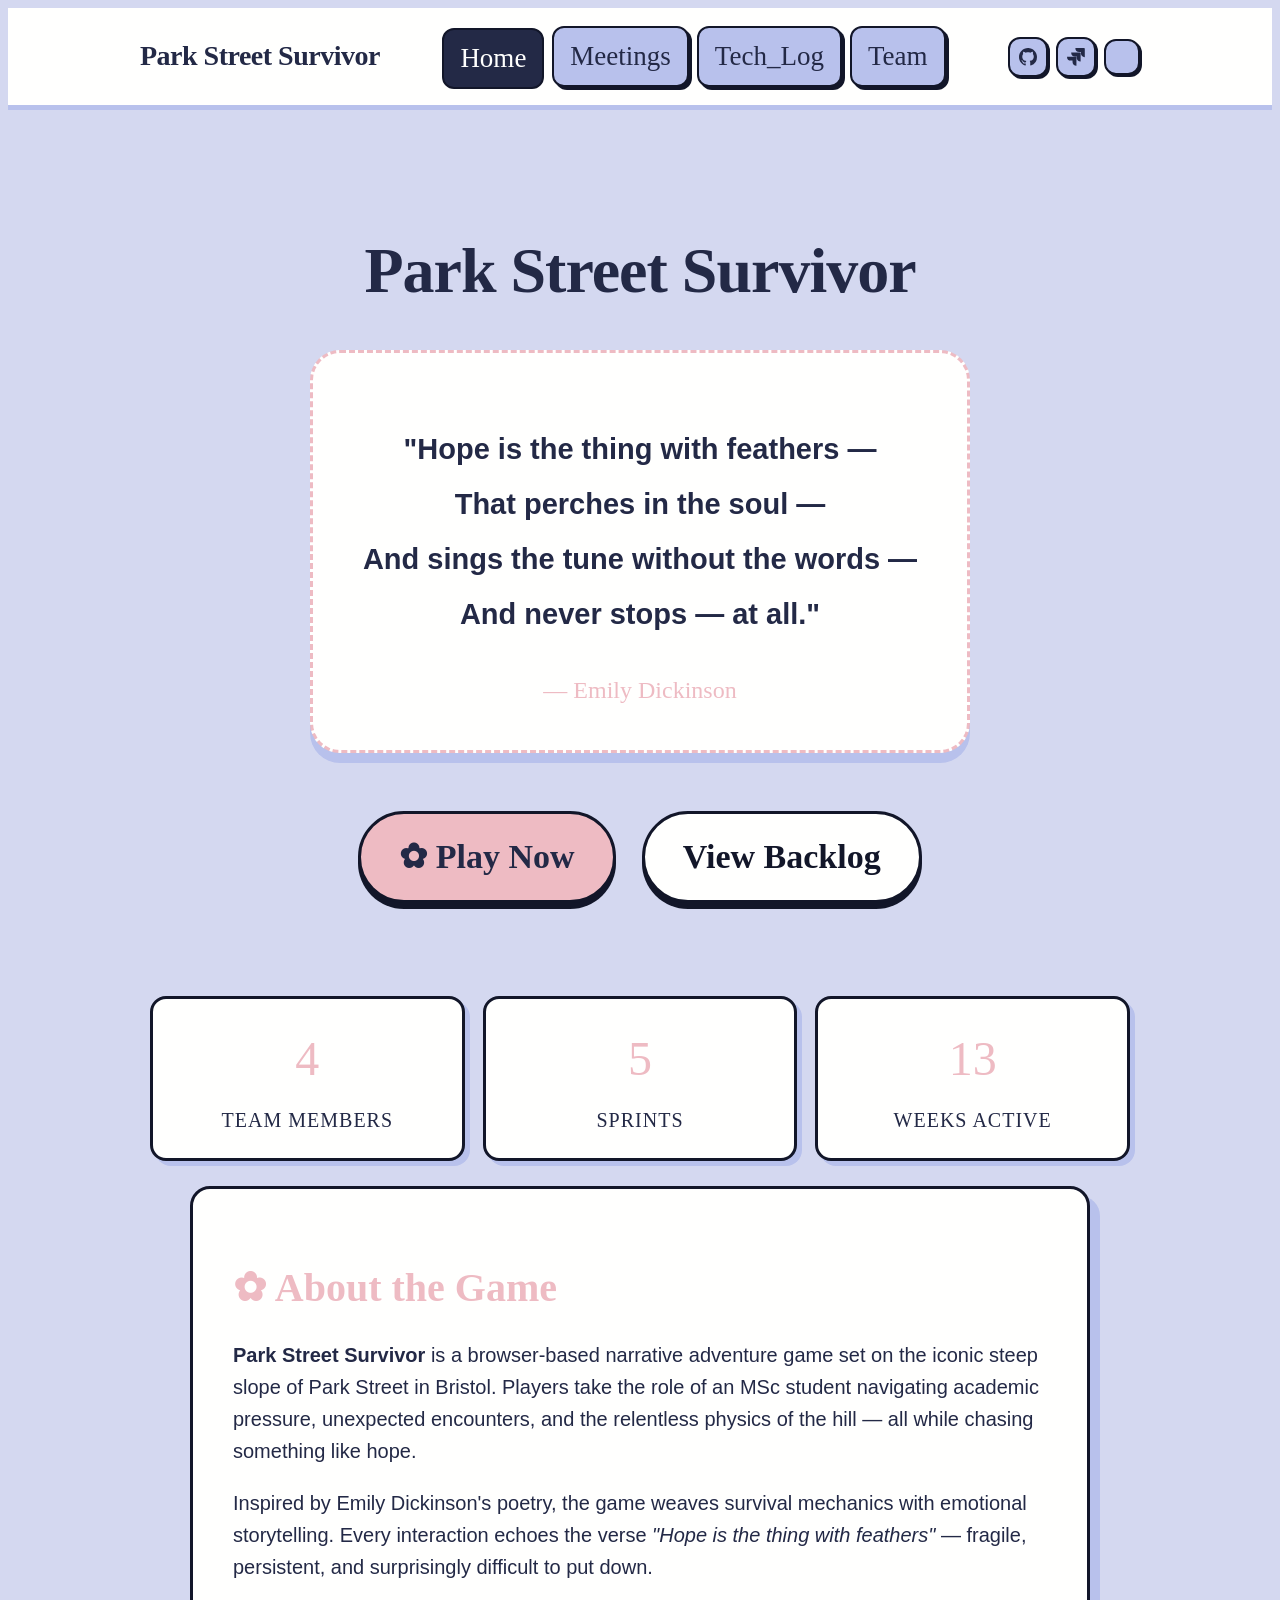
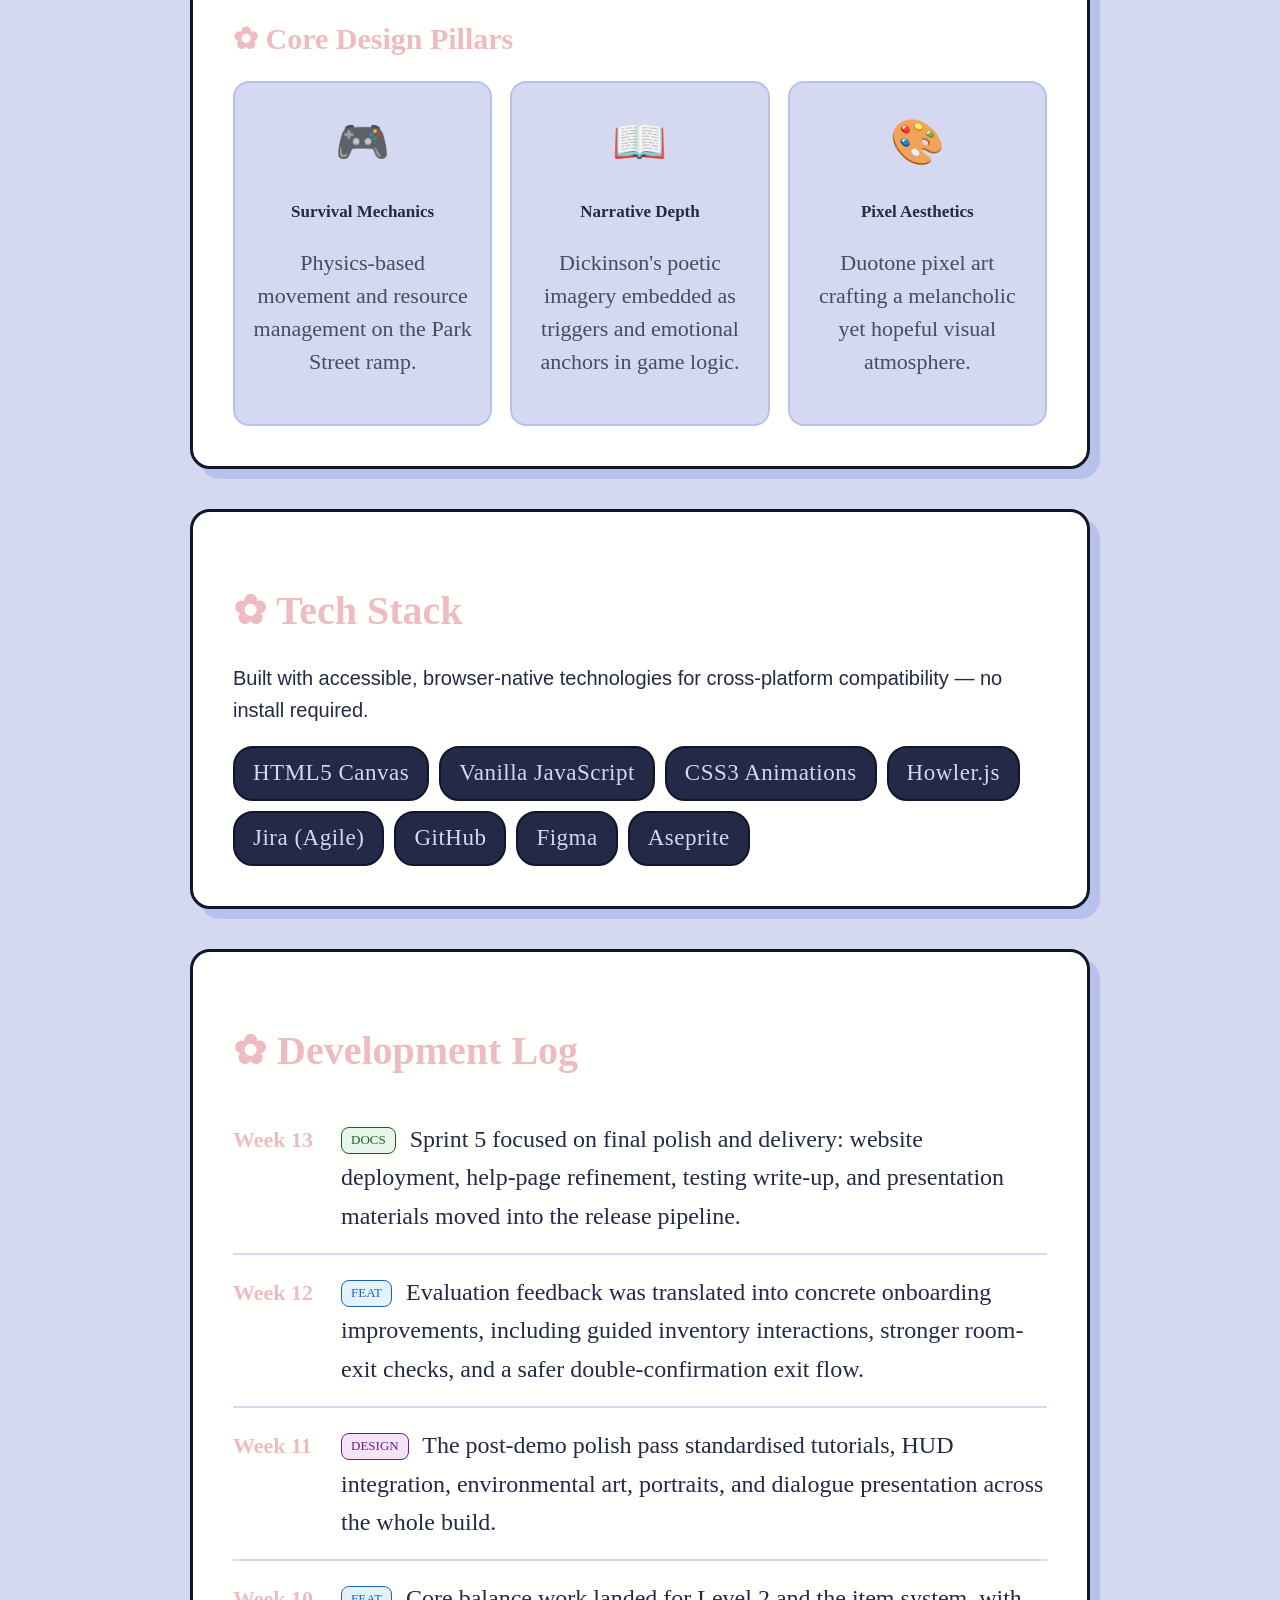
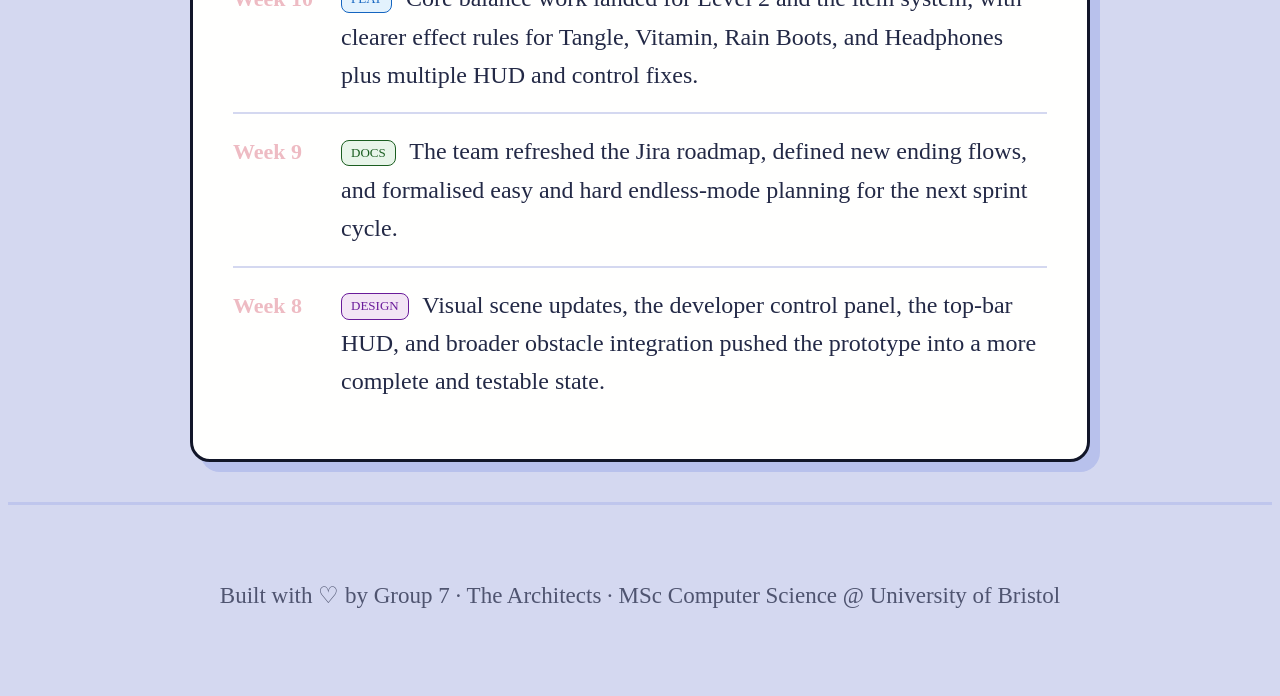
==== commit 02cd608b: "Modify the date of each meeting" ====
--- a/docs/index.html
+++ b/docs/index.html
@@ -54,7 +54,7 @@
     <div class="container">
 
         <!-- Stats Row -->
-        <div class="stats-row">
+        <div class="stats-row home-stats-row">
             <div class="stat-card">
                 <span class="stat-number">4</span>
                 <span class="stat-label">Team Members</span>
--- a/docs/style.css
+++ b/docs/style.css
@@ -237,6 +237,13 @@
     grid-template-columns: repeat(4, 1fr);
     gap: 18px;
     margin: 25px 0;
+}
+
+.home-stats-row {
+    grid-template-columns: repeat(3, minmax(0, 1fr));
+    max-width: 980px;
+    margin-left: auto;
+    margin-right: auto;
 }
 
 .stat-card {
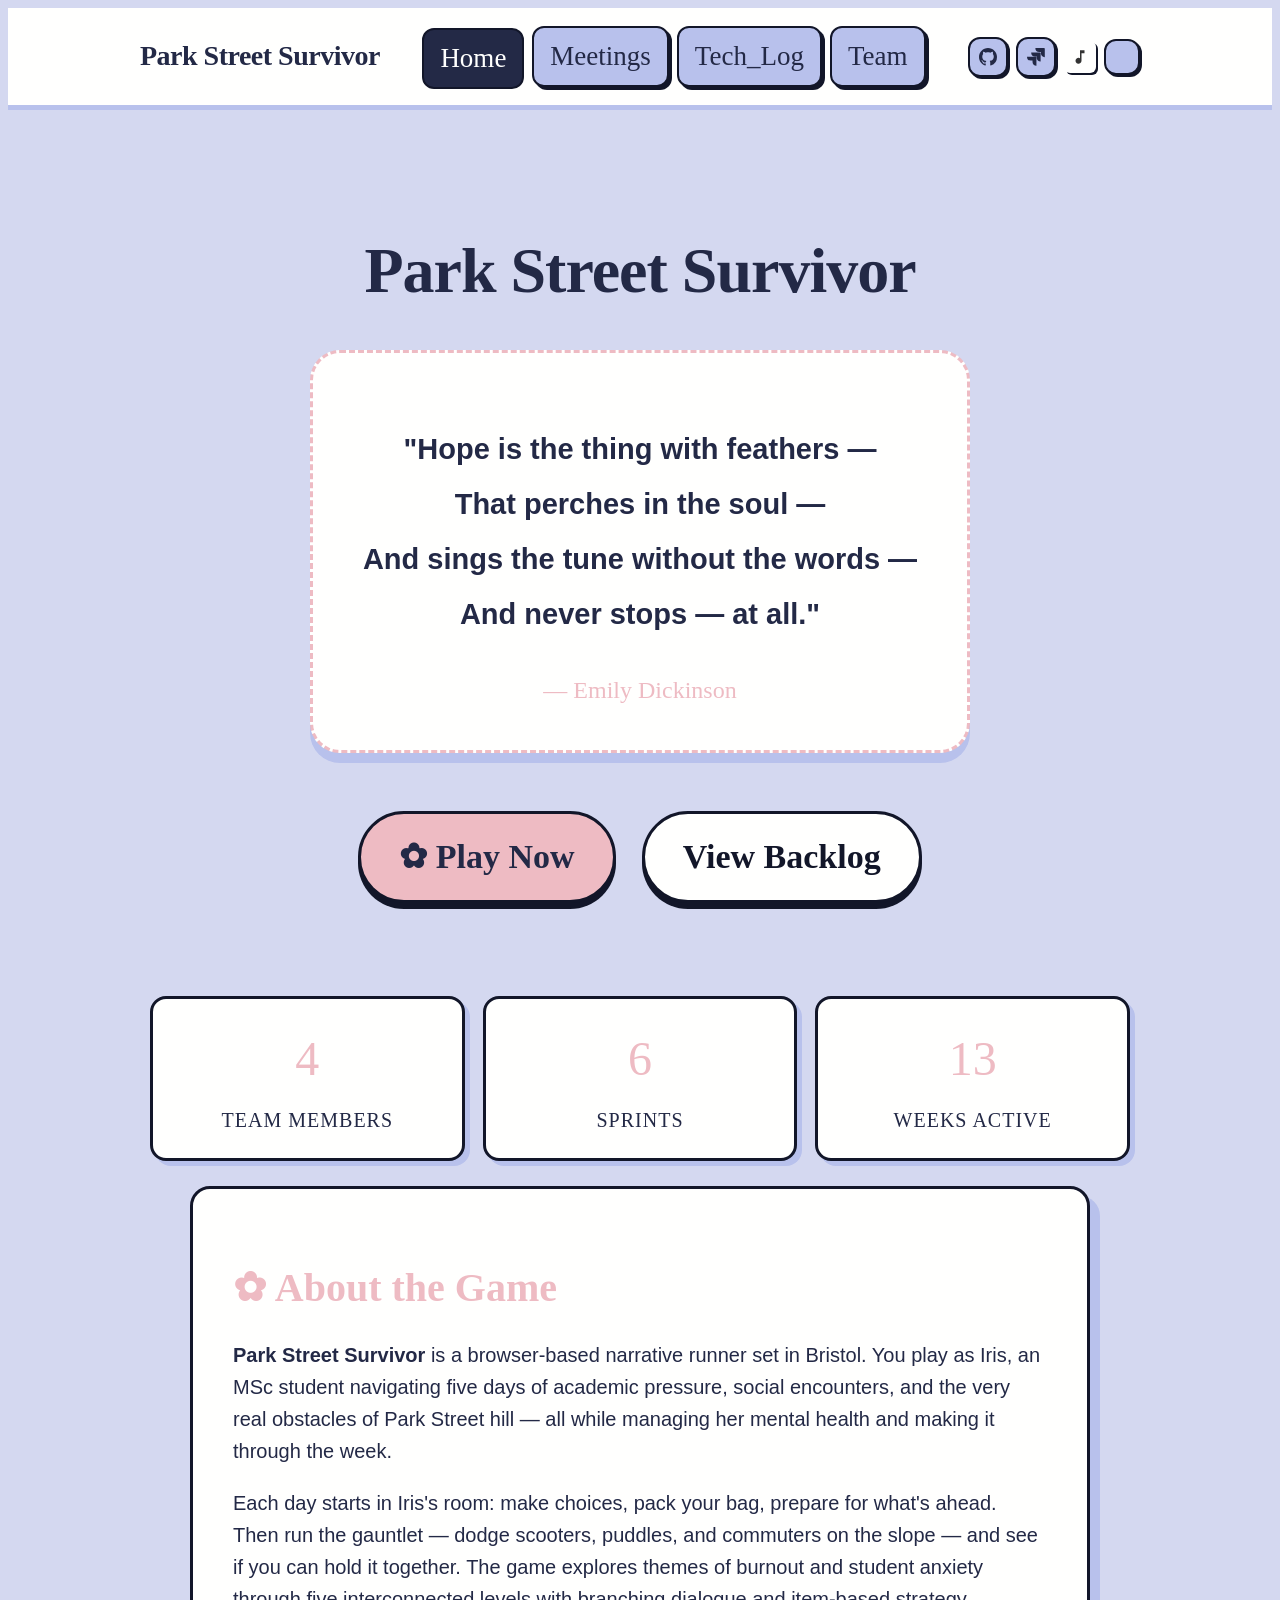
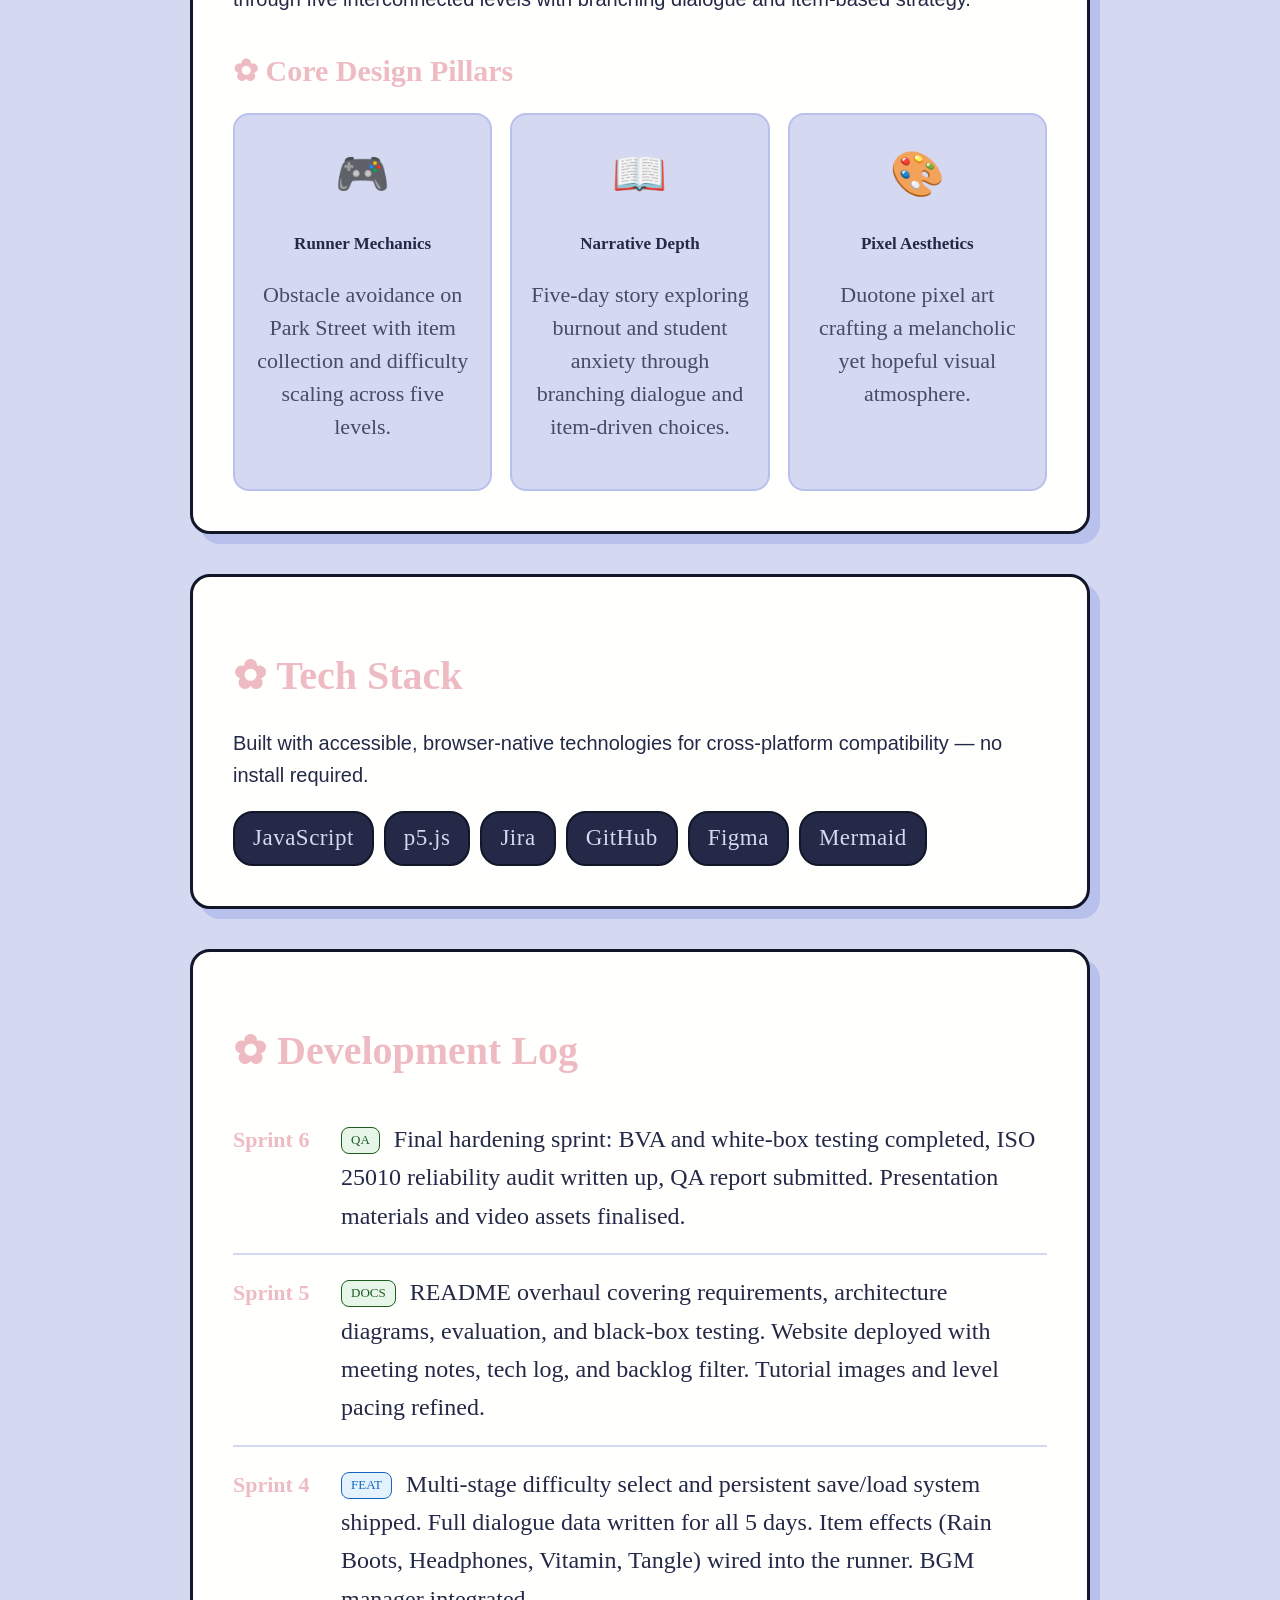
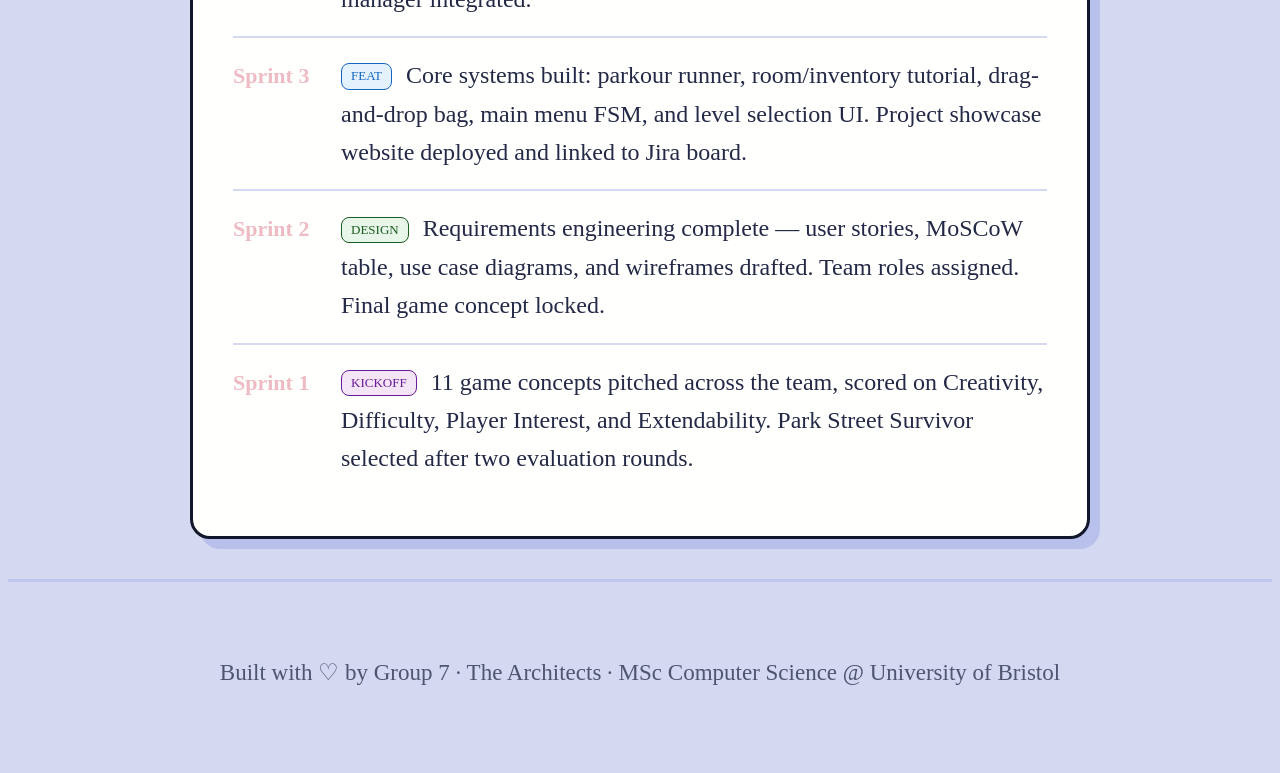
==== commit 273f3b4a: "Add music player functionality and backlog CSV - Introduced a music player with controls and track l" ====
--- a/docs/index.html
+++ b/docs/index.html
@@ -4,7 +4,9 @@
     <meta charset="UTF-8">
     <meta name="viewport" content="width=device-width, initial-scale=1.0">
     <title>Park Street Survivor | Home</title>
+    <link rel="icon" href="pss/assets/logo/website_logo.png">
     <link rel="stylesheet" href="style.css">
+    <link rel="stylesheet" href="music-player.css">
     <script src="theme.js"></script>
 </head>
 <body>
@@ -20,12 +22,13 @@
                 <a href="team.html"      class="nav-item">Team</a>
             </div>
             <div class="nav-actions">
-                <a href="#" class="nav-icon-btn" target="_blank" title="GitHub Repository">
+                <a href="https://github.com/UoB-COMSM0166/2026-group-7" class="nav-icon-btn" target="_blank" rel="noopener noreferrer" title="GitHub Repository">
                     <svg viewBox="0 0 24 24" fill="currentColor" width="18" height="18" aria-hidden="true"><path d="M12 0C5.37 0 0 5.37 0 12c0 5.31 3.435 9.795 8.205 11.385.6.105.825-.255.825-.57 0-.285-.015-1.23-.015-2.235-3.015.555-3.795-.735-4.035-1.41-.135-.345-.72-1.41-1.23-1.695-.42-.225-1.02-.78-.015-.795.945-.015 1.62.87 1.845 1.23 1.08 1.815 2.805 1.305 3.495.99.105-.78.42-1.305.765-1.605-2.67-.3-5.46-1.335-5.46-5.925 0-1.305.465-2.385 1.23-3.225-.12-.3-.54-1.53.12-3.18 0 0 1.005-.315 3.3 1.23.96-.27 1.98-.405 3-.405s2.04.135 3 .405c2.295-1.56 3.3-1.23 3.3-1.23.66 1.65.24 2.88.12 3.18.765.84 1.23 1.905 1.23 3.225 0 4.605-2.805 5.625-5.475 5.925.435.375.81 1.095.81 2.22 0 1.605-.015 2.895-.015 3.3 0 .315.225.69.825.57A12.02 12.02 0 0 0 24 12c0-6.63-5.37-12-12-12z"/></svg>
                 </a>
-                <a href="#" class="nav-icon-btn" target="_blank" title="Jira Board">
+                <a href="https://charlotteyu47.atlassian.net/jira/software/projects/PSS/boards/100?atlOrigin=eyJpIjoiMTI4ZmI4ODIzNzZkNDVjNWEzMmM5N2YzYWZhMDI3MWEiLCJwIjoiaiJ9" class="nav-icon-btn" title="Jira Board" target="_blank" rel="noopener noreferrer">
                     <svg viewBox="0 0 24 24" fill="currentColor" width="18" height="18" aria-hidden="true"><path d="M11.571 11.513H0a5.218 5.218 0 0 0 5.232 5.215l2.13-.001V18.5c0 2.902 2.325 5.252 5.215 5.215V12.518c-.01-.564-.464-1.005-1.006-1.005zm5.57-5.558H5.571a5.218 5.218 0 0 0 5.232 5.215l2.13-.001v1.774c0 2.902 2.325 5.252 5.215 5.215V6.961c0-.558-.449-1.006-1.006-1.006zm5.572-5.955H11.143a5.218 5.218 0 0 0 5.232 5.215l2.13-.001v1.774c0 2.902 2.325 5.252 5.215 5.215V1.005A1.005 1.005 0 0 0 22.713 0z"/></svg>
                 </a>
+                <div class="music-ctrl" id="musicCtrl"></div>
                 <button class="theme-toggle" id="themeToggle" aria-label="Switch theme"></button>
             </div>
         </div>
@@ -45,7 +48,7 @@
                 <span class="author-tag">— Emily Dickinson</span>
             </div>
             <div class="hero-btns">
-                <a href="YOUR_GAME_URL" class="btn-primary">✿ Play Now</a>
+                <a href="pss/" class="btn-primary">✿ Play Now</a>
                 <a href="technical.html" class="btn-secondary">View Backlog</a>
             </div>
         </div>
@@ -60,7 +63,7 @@
                 <span class="stat-label">Team Members</span>
             </div>
             <div class="stat-card">
-                <span class="stat-number">5</span>
+                <span class="stat-number">6</span>
                 <span class="stat-label">Sprints</span>
             </div>
             <!-- <div class="stat-card">
@@ -77,16 +80,16 @@
         <div class="card">
             <h2 class="section-title">✿ About the Game</h2>
             <p>
-                <strong>Park Street Survivor</strong> is a browser-based narrative adventure game set on the
-                iconic steep slope of Park Street in Bristol. Players take the role of an MSc student
-                navigating academic pressure, unexpected encounters, and the relentless physics of
-                the hill — all while chasing something like hope.
+                <strong>Park Street Survivor</strong> is a browser-based narrative runner set in Bristol.
+                You play as Iris, an MSc student navigating five days of academic pressure, social encounters,
+                and the very real obstacles of Park Street hill — all while managing her mental health and
+                making it through the week.
             </p>
             <p style="margin-top: 14px;">
-                Inspired by Emily Dickinson's poetry, the game weaves survival mechanics with
-                emotional storytelling. Every interaction echoes the verse
-                <em>"Hope is the thing with feathers"</em> — fragile, persistent, and surprisingly
-                difficult to put down.
+                Each day starts in Iris's room: make choices, pack your bag, prepare for what's ahead.
+                Then run the gauntlet — dodge scooters, puddles, and commuters on the slope — and see
+                if you can hold it together. The game explores themes of burnout and student anxiety
+                through five interconnected levels with branching dialogue and item-based strategy.
             </p>
 
             <!-- Design Pillars -->
@@ -96,13 +99,13 @@
             <div class="features-grid">
                 <div class="feature-card">
                     <span class="feature-icon">🎮</span>
-                    <h4 class="feature-title">Survival Mechanics</h4>
-                    <p class="feature-desc">Physics-based movement and resource management on the Park Street ramp.</p>
+                    <h4 class="feature-title">Runner Mechanics</h4>
+                    <p class="feature-desc">Obstacle avoidance on Park Street with item collection and difficulty scaling across five levels.</p>
                 </div>
                 <div class="feature-card">
                     <span class="feature-icon">📖</span>
                     <h4 class="feature-title">Narrative Depth</h4>
-                    <p class="feature-desc">Dickinson's poetic imagery embedded as triggers and emotional anchors in game logic.</p>
+                    <p class="feature-desc">Five-day story exploring burnout and student anxiety through branching dialogue and item-driven choices.</p>
                 </div>
                 <div class="feature-card">
                     <span class="feature-icon">🎨</span>
@@ -117,14 +120,12 @@
             <h2 class="section-title">✿ Tech Stack</h2>
             <p>Built with accessible, browser-native technologies for cross-platform compatibility — no install required.</p>
             <div class="tech-stack">
-                <span class="tech-pill">HTML5 Canvas</span>
-                <span class="tech-pill">Vanilla JavaScript</span>
-                <span class="tech-pill">CSS3 Animations</span>
-                <span class="tech-pill">Howler.js</span>
-                <span class="tech-pill">Jira (Agile)</span>
+                <span class="tech-pill">JavaScript</span>
+                <span class="tech-pill">p5.js</span>
+                <span class="tech-pill">Jira</span>
                 <span class="tech-pill">GitHub</span>
                 <span class="tech-pill">Figma</span>
-                <span class="tech-pill">Aseprite</span>
+                <span class="tech-pill">Mermaid</span>
             </div>
         </div>
 
@@ -133,45 +134,45 @@
             <h2 class="section-title">✿ Development Log</h2>
             <ul class="update-list">
                 <li class="update-item">
-                    <span class="update-date">Week 13</span>
+                    <span class="update-date">Sprint 6</span>
                     <span class="update-text">
-                        <span class="update-tag docs">DOCS</span>
-                        Sprint 5 focused on final polish and delivery: website deployment, help-page refinement, testing write-up, and presentation materials moved into the release pipeline.
+                        <span class="update-tag docs">QA</span>
+                        Final hardening sprint: BVA and white-box testing completed, ISO 25010 reliability audit written up, QA report submitted. Presentation materials and video assets finalised.
                     </span>
                 </li>
                 <li class="update-item">
-                    <span class="update-date">Week 12</span>
+                    <span class="update-date">Sprint 5</span>
                     <span class="update-text">
-                        <span class="update-tag feat">FEAT</span>
-                        Evaluation feedback was translated into concrete onboarding improvements, including guided inventory interactions, stronger room-exit checks, and a safer double-confirmation exit flow.
+                        <span class="update-tag docs">DOCS</span>
+                        README overhaul covering requirements, architecture diagrams, evaluation, and black-box testing. Website deployed with meeting notes, tech log, and backlog filter. Tutorial images and level pacing refined.
                     </span>
                 </li>
                 <li class="update-item">
-                    <span class="update-date">Week 11</span>
+                    <span class="update-date">Sprint 4</span>
                     <span class="update-text">
-                        <span class="update-tag design">DESIGN</span>
-                        The post-demo polish pass standardised tutorials, HUD integration, environmental art, portraits, and dialogue presentation across the whole build.
+                        <span class="update-tag feat">FEAT</span>
+                        Multi-stage difficulty select and persistent save/load system shipped. Full dialogue data written for all 5 days. Item effects (Rain Boots, Headphones, Vitamin, Tangle) wired into the runner. BGM manager integrated.
                     </span>
                 </li>
                 <li class="update-item">
-                    <span class="update-date">Week 10</span>
+                    <span class="update-date">Sprint 3</span>
                     <span class="update-text">
                         <span class="update-tag feat">FEAT</span>
-                        Core balance work landed for Level 2 and the item system, with clearer effect rules for Tangle, Vitamin, Rain Boots, and Headphones plus multiple HUD and control fixes.
+                        Core systems built: parkour runner, room/inventory tutorial, drag-and-drop bag, main menu FSM, and level selection UI. Project showcase website deployed and linked to Jira board.
                     </span>
                 </li>
                 <li class="update-item">
-                    <span class="update-date">Week 9</span>
+                    <span class="update-date">Sprint 2</span>
                     <span class="update-text">
-                        <span class="update-tag docs">DOCS</span>
-                        The team refreshed the Jira roadmap, defined new ending flows, and formalised easy and hard endless-mode planning for the next sprint cycle.
+                        <span class="update-tag docs">DESIGN</span>
+                        Requirements engineering complete — user stories, MoSCoW table, use case diagrams, and wireframes drafted. Team roles assigned. Final game concept locked.
                     </span>
                 </li>
                 <li class="update-item">
-                    <span class="update-date">Week 8</span>
+                    <span class="update-date">Sprint 1</span>
                     <span class="update-text">
-                        <span class="update-tag design">DESIGN</span>
-                        Visual scene updates, the developer control panel, the top-bar HUD, and broader obstacle integration pushed the prototype into a more complete and testable state.
+                        <span class="update-tag design">KICKOFF</span>
+                        11 game concepts pitched across the team, scored on Creativity, Difficulty, Player Interest, and Extendability. Park Street Survivor selected after two evaluation rounds.
                     </span>
                 </li>
             </ul>
@@ -179,6 +180,7 @@
 
     </div><!-- /.container -->
 
+    <script src="music-player.js"></script>
     <footer>
         <p>Built with ♡ by Group 7 · The Architects · MSc Computer Science @ University of Bristol</p>
     </footer>
--- a/docs/style.css
+++ b/docs/style.css
@@ -1328,10 +1328,11 @@
 .challenge-num {
     font-family: 'PixelBody';
     font-size: 0.65rem;
-    color: var(--highlight);
+    color: var(--headline);
     text-transform: uppercase;
     letter-spacing: 2px;
     margin-bottom: 10px;
+    opacity: 0.55;
 }
 
 .challenge-title {
--- a/docs/music-player.css
+++ b/docs/music-player.css
@@ -0,0 +1,92 @@
+.music-ctrl {
+    position: relative;
+}
+
+.music-btn {
+    background: none;
+    border: none;
+    cursor: pointer;
+    padding: 6px;
+    border-radius: 6px;
+    color: var(--text, #333);
+    display: flex;
+    align-items: center;
+    justify-content: center;
+    transition: color 0.2s, background 0.2s;
+    width: 32px;
+    height: 32px;
+}
+
+.music-btn:hover {
+    background: var(--card-bg, rgba(0,0,0,0.06));
+}
+
+.music-btn.playing {
+    color: var(--highlight, #c084fc);
+}
+
+.music-panel {
+    position: absolute;
+    top: calc(100% + 8px);
+    right: 0;
+    background: var(--card-bg, #fff);
+    border: 1px solid var(--border, #e5e7eb);
+    border-radius: 10px;
+    box-shadow: 0 8px 24px rgba(0,0,0,0.12);
+    width: 220px;
+    z-index: 999;
+    overflow: hidden;
+    display: none;
+}
+
+.music-panel.open {
+    display: block;
+}
+
+.music-now {
+    padding: 10px 14px 8px;
+    font-size: 0.72rem;
+    opacity: 0.55;
+    font-family: 'PixelBody', monospace;
+    letter-spacing: 0.04em;
+    text-transform: uppercase;
+    border-bottom: 1px solid var(--border, #e5e7eb);
+}
+
+.music-now span {
+    display: block;
+    font-size: 0.85rem;
+    opacity: 1;
+    margin-top: 2px;
+    color: var(--highlight, #c084fc);
+    white-space: nowrap;
+    overflow: hidden;
+    text-overflow: ellipsis;
+}
+
+.music-tracks {
+    list-style: none;
+    margin: 0;
+    padding: 4px 0;
+    max-height: 260px;
+    overflow-y: auto;
+}
+
+.music-tracks li {
+    padding: 7px 14px;
+    font-size: 0.82rem;
+    cursor: pointer;
+    transition: background 0.15s;
+    white-space: nowrap;
+    overflow: hidden;
+    text-overflow: ellipsis;
+}
+
+.music-tracks li:hover {
+    background: var(--card-hover, rgba(0,0,0,0.04));
+}
+
+.music-tracks li.active {
+    color: var(--highlight, #c084fc);
+    font-weight: 600;
+}
